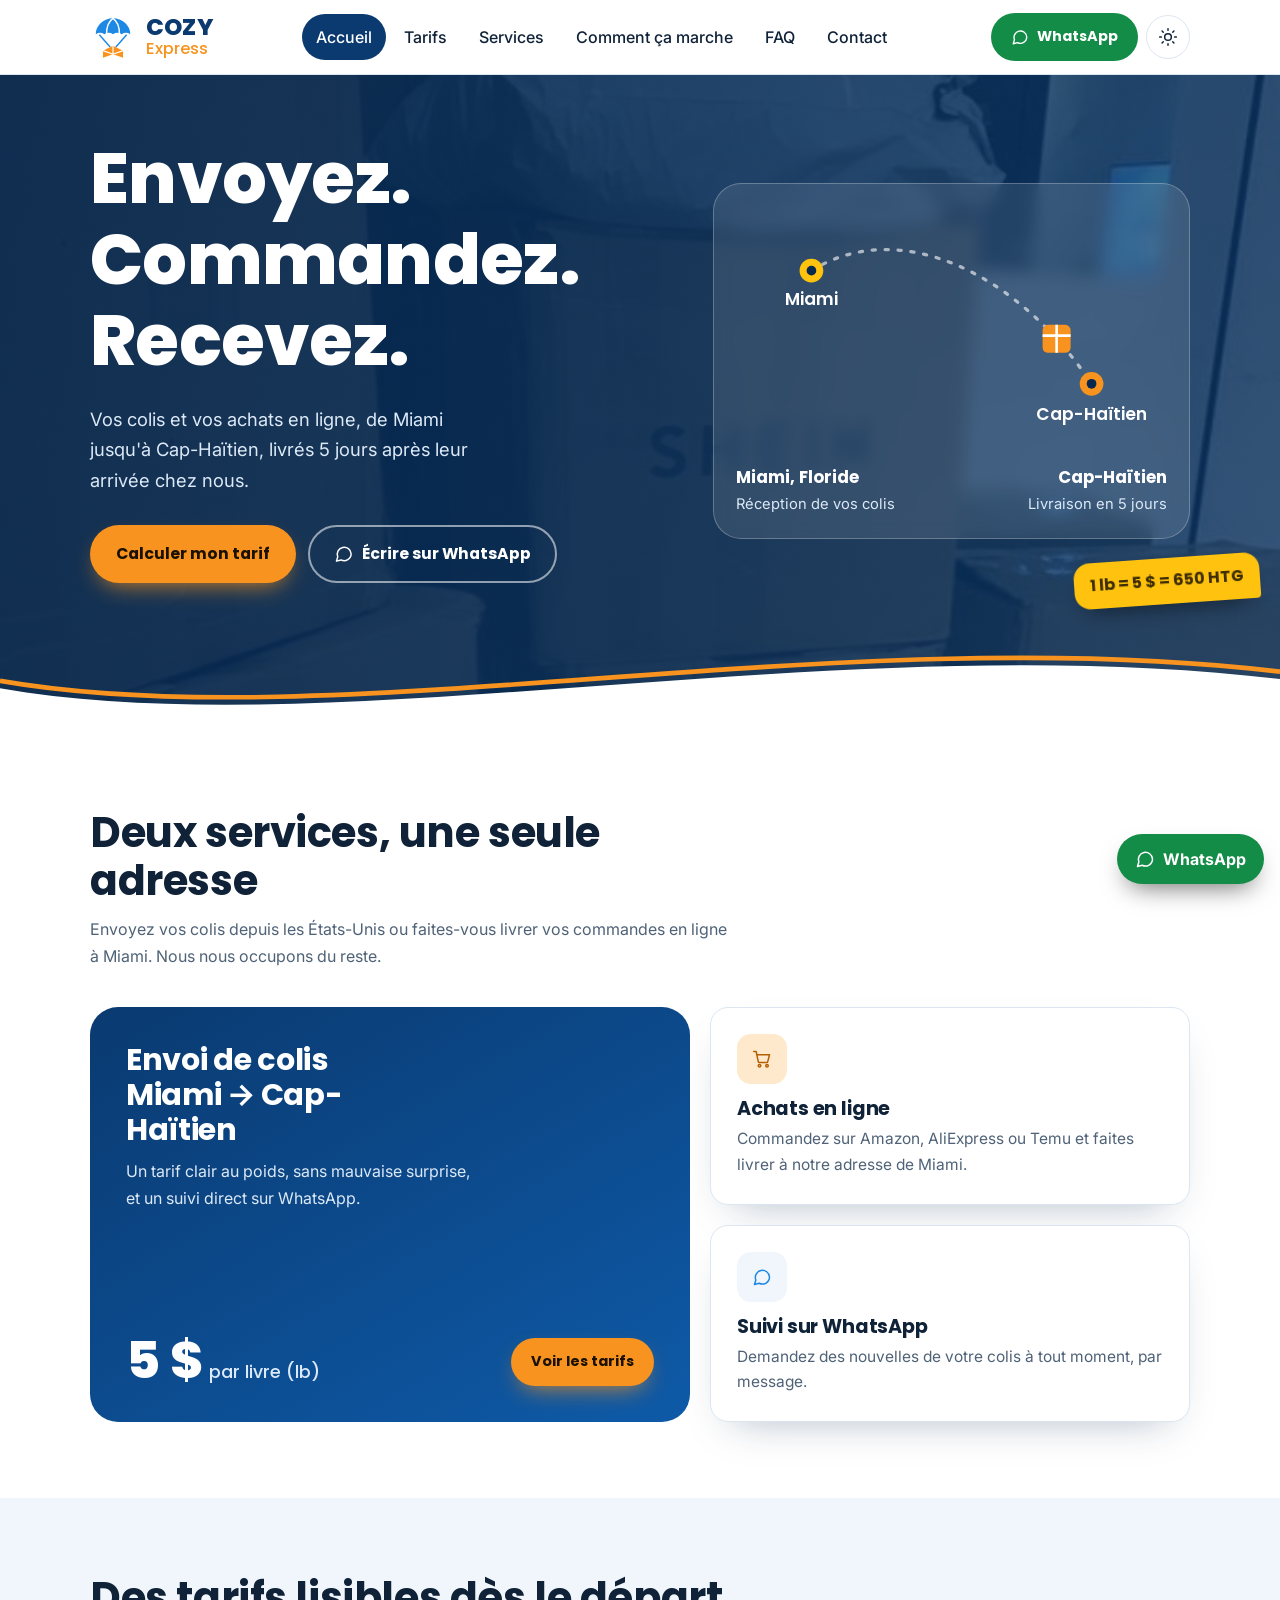
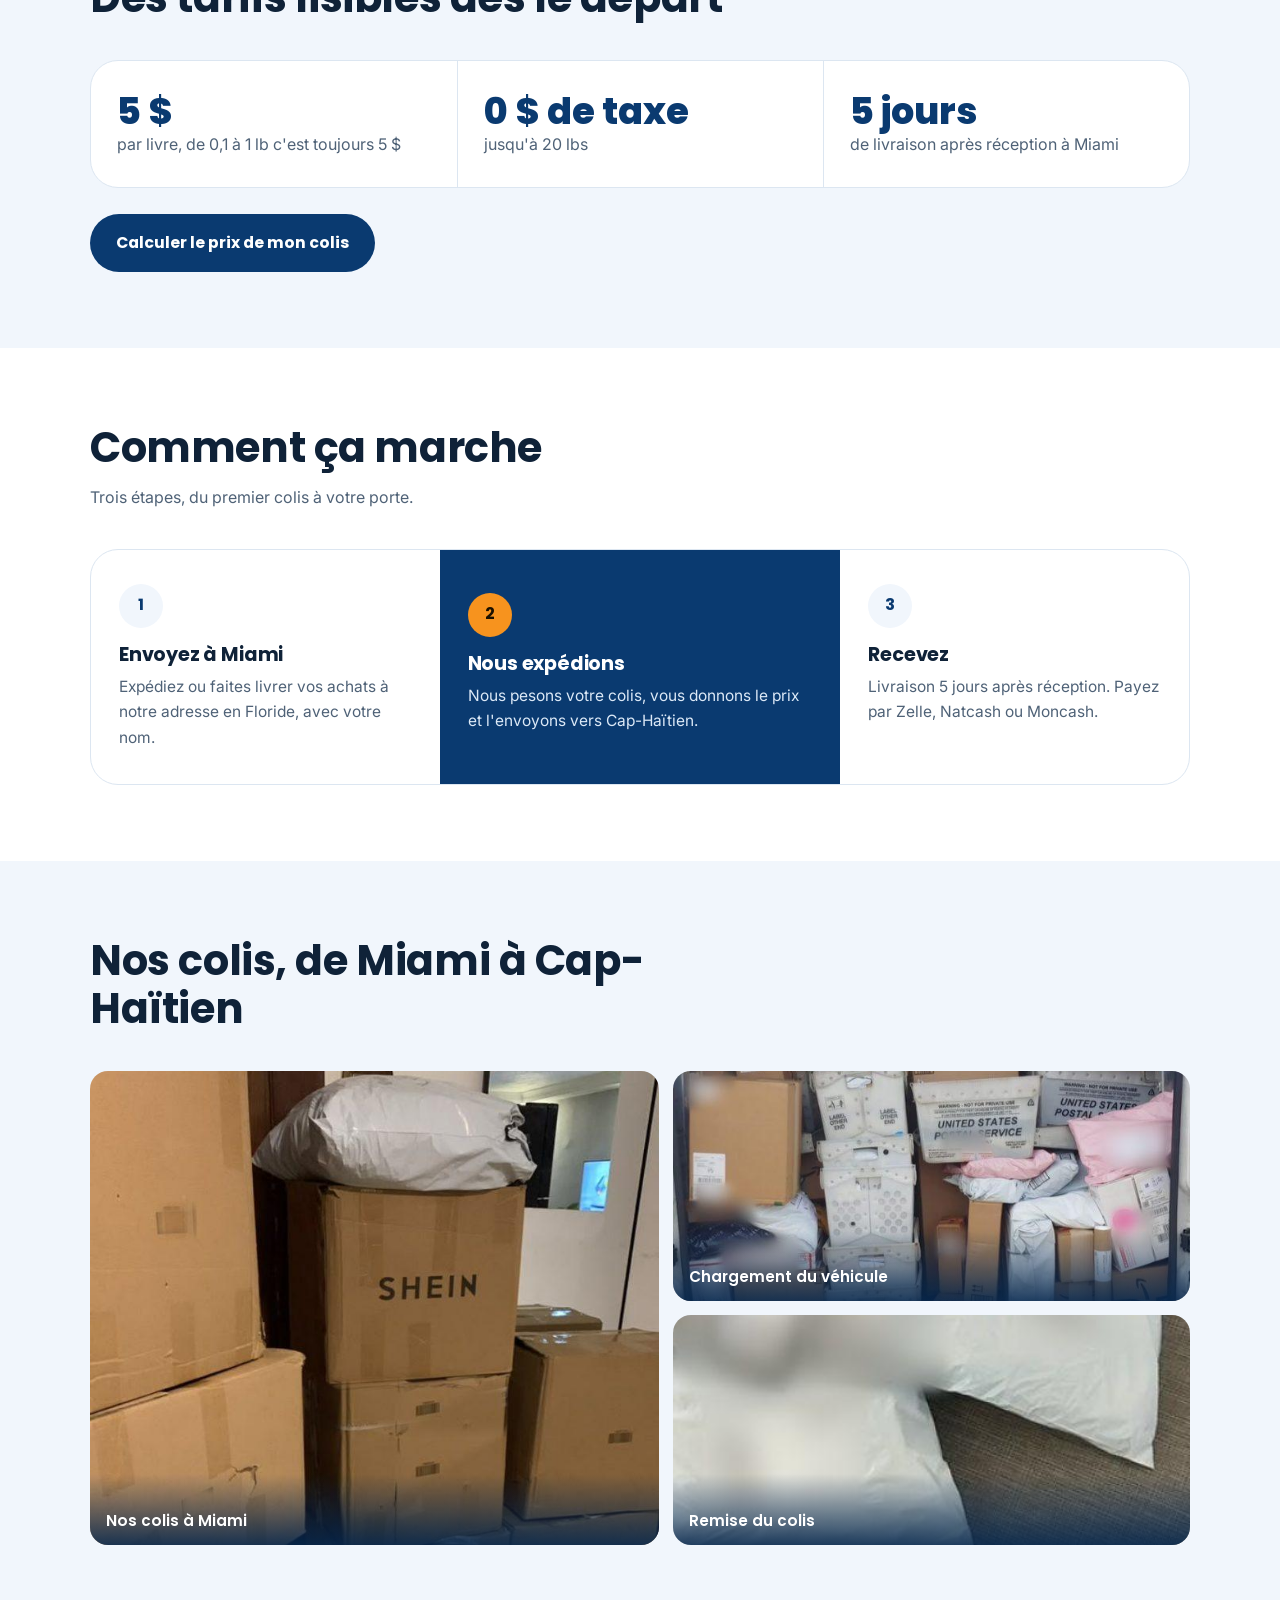
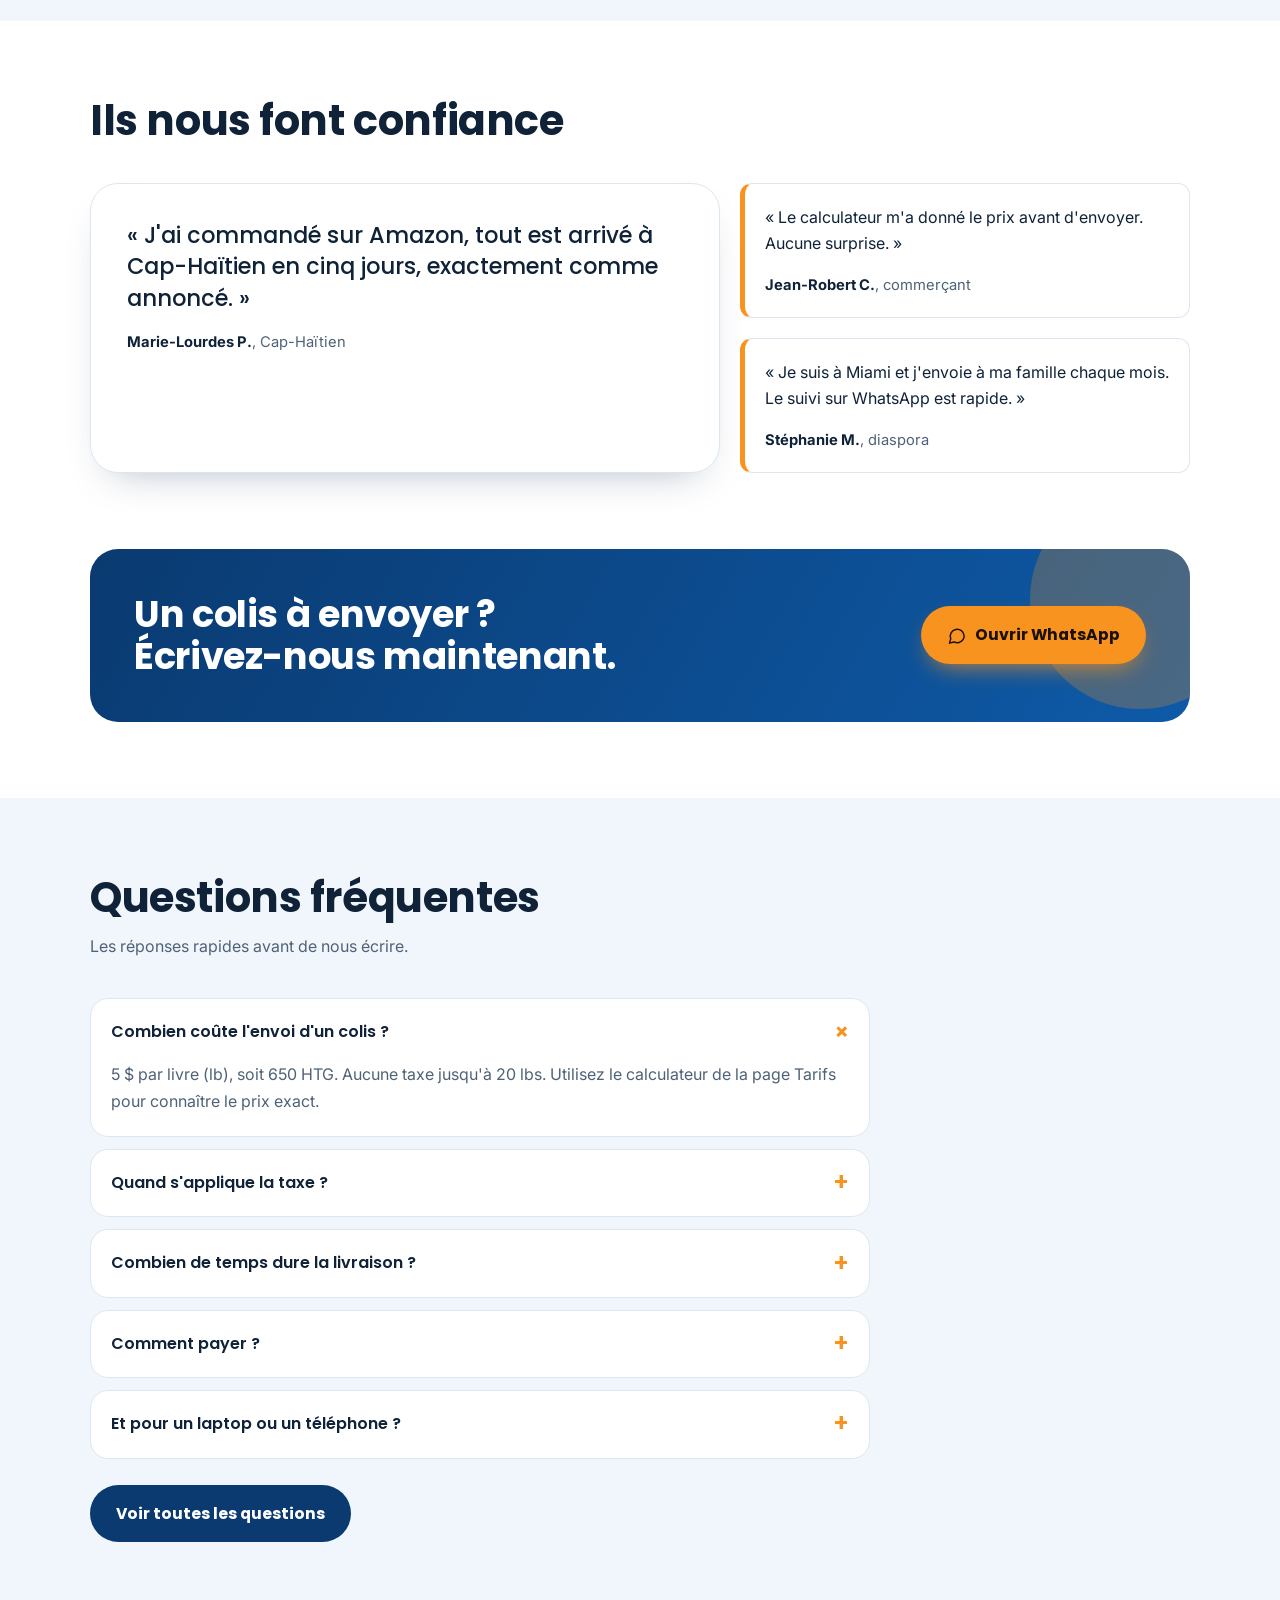
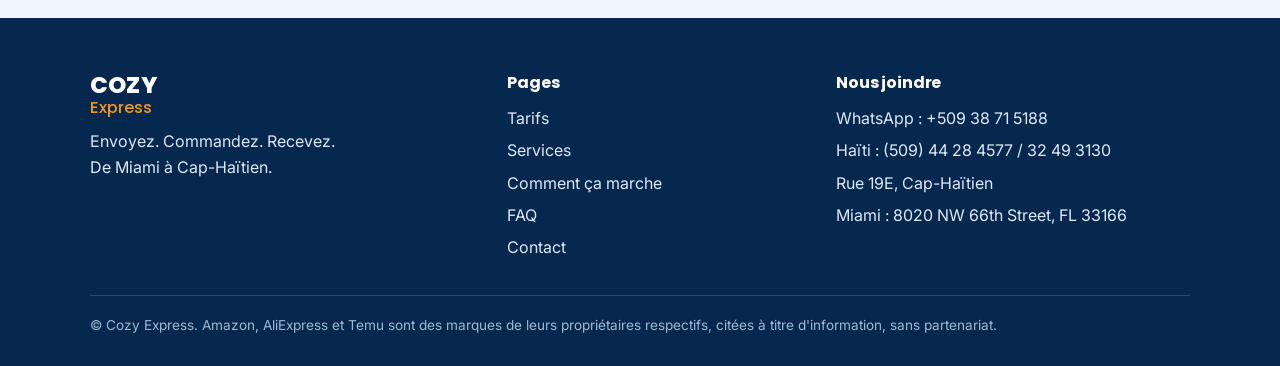
==== index.html @ b1a92031 "r" ====
<!DOCTYPE html>
<html lang="fr" data-theme="light">
<head>
<meta charset="UTF-8">
<meta name="viewport" content="width=device-width, initial-scale=1">
<title>Cozy Express | Envoi de colis Miami – Cap-Haïtien et achats en ligne</title>
<meta name="description" content="Envoyez vos colis de Miami vers Cap-Haïtien et recevez vos achats en ligne en 5 jours. 5 $ la livre, calculateur de tarif et suivi sur WhatsApp.">
<link rel="canonical" href="https://VOTRE-SITE.netlify.app/index.html">
<meta property="og:type" content="website">
<meta property="og:locale" content="fr_FR">
<meta property="og:site_name" content="Cozy Express">
<meta property="og:title" content="Cozy Express | Envoi de colis Miami – Cap-Haïtien et achats en ligne">
<meta property="og:description" content="Envoyez vos colis de Miami vers Cap-Haïtien et recevez vos achats en ligne en 5 jours. 5 $ la livre, calculateur de tarif et suivi sur WhatsApp.">
<meta property="og:url" content="https://VOTRE-SITE.netlify.app/index.html">
<meta property="og:image" content="https://VOTRE-SITE.netlify.app/images/colis-miami.jpg">
<meta name="twitter:card" content="summary_large_image">
<meta name="theme-color" content="#0A3A70">
<link rel="icon" type="image/svg+xml" href="images/logo.svg">
<link rel="preconnect" href="https://fonts.googleapis.com">
<link rel="preconnect" href="https://fonts.gstatic.com" crossorigin>
<link href="https://fonts.googleapis.com/css2?family=Inter:wght@400;500;600&family=Poppins:wght@500;600;700;800&display=swap" rel="stylesheet">
<link rel="stylesheet" href="css/style.css">
<script>try{var t=localStorage.getItem('cozy-theme');if(t)document.documentElement.setAttribute('data-theme',t)}catch(e){}</script>
</head>
<body>
<a class="skip" href="#contenu">Aller au contenu</a>
<svg width="0" height="0" style="position:absolute" aria-hidden="true">
  <symbol id="i-box" viewBox="0 0 24 24"><path d="M3 7.5 12 3l9 4.5v9L12 21l-9-4.5z"/><path d="M3 7.5 12 12l9-4.5M12 12v9"/></symbol>
  <symbol id="i-cart" viewBox="0 0 24 24"><circle cx="9" cy="20" r="1.5"/><circle cx="18" cy="20" r="1.5"/><path d="M2 3h3l2.6 12.4a1 1 0 0 0 1 .8h9.2a1 1 0 0 0 1-.8L21 7H6"/></symbol>
  <symbol id="i-chat" viewBox="0 0 24 24"><path d="M21 12a8.5 8.5 0 0 1-12.4 7.5L3 21l1.6-5.4A8.5 8.5 0 1 1 21 12z"/></symbol>
  <symbol id="i-pin" viewBox="0 0 24 24"><path d="M12 22s7-6.2 7-12a7 7 0 0 0-14 0c0 5.8 7 12 7 12z"/><circle cx="12" cy="10" r="2.5"/></symbol>
  <symbol id="i-phone" viewBox="0 0 24 24"><path d="M5 3h4l2 5-2.5 1.5a11 11 0 0 0 6 6L16 13l5 2v4a2 2 0 0 1-2 2A16 16 0 0 1 3 5a2 2 0 0 1 2-2z"/></symbol>
  <symbol id="i-sun" viewBox="0 0 24 24"><circle cx="12" cy="12" r="4"/><path d="M12 2v2M12 20v2M2 12h2M20 12h2M4.9 4.9l1.4 1.4M17.7 17.7l1.4 1.4M4.9 19.1l1.4-1.4M17.7 6.3l1.4-1.4"/></symbol>
  <symbol id="i-moon" viewBox="0 0 24 24"><path d="M21 13.5A9 9 0 1 1 10.5 3a7 7 0 0 0 10.5 10.5z"/></symbol>
  <symbol id="i-menu" viewBox="0 0 24 24"><path d="M4 7h16M4 12h16M4 17h16"/></symbol>
  <symbol id="i-check" viewBox="0 0 24 24"><path d="m5 12.5 4.5 4.5L19 7.5"/></symbol>
  <symbol id="i-image" viewBox="0 0 24 24"><rect x="3" y="4" width="18" height="16" rx="3"/><circle cx="9" cy="10" r="1.7"/><path d="m21 16-5-5-9 9"/></symbol>
  <symbol id="i-plane" viewBox="0 0 24 24"><path d="M21 3 3 10.5l6.5 2.5L12 19.5zM9.5 13 21 3"/></symbol>
</svg>

<header class="site-header">
  <div class="container nav">
    <a class="brand" href="index.html" aria-label="Cozy Express, retour à l'accueil">
      <!-- Logo provisoire (recréé d'après le flyer) -->
      <svg viewBox="0 0 64 64" aria-hidden="true">
        <path d="M8 28A24 22 0 0 1 56 28Q50 24 44 28Q38 24 32 28Q26 24 20 28Q14 24 8 28Z" fill="#1E88E5"/>
        <path d="M32 6c-6 4-9 12-9 22M32 6c6 4 9 12 9 22" stroke="#fff" stroke-width="2" fill="none"/>
        <path d="M13 29 28 46M51 29 36 46" stroke="#1E88E5" stroke-width="2"/>
        <path d="M32 44 46 51v10L32 56 18 61V51z" fill="#F7931E"/>
        <path d="M32 44v12M18 51l14 5 14-5" stroke="#fff" stroke-width="1.6" fill="none"/>
      </svg>
      <span class="wordmark"><b>COZY</b><span>Express</span></span>
    </a>

    <nav aria-label="Navigation principale">
      <ul class="nav-links" id="navLinks">
        <li><a href="index.html" aria-current="page">Accueil</a></li>
        <li><a href="pages/tarifs.html">Tarifs</a></li>
        <li><a href="pages/services.html">Services</a></li>
        <li><a href="pages/comment-ca-marche.html">Comment ça marche</a></li>
        <li><a href="pages/faq.html">FAQ</a></li>
        <li><a href="pages/contact.html">Contact</a></li>
      </ul>
    </nav>

    <div class="nav-actions">
      <a class="btn btn-wa btn-sm nav-cta" data-wa="Bonjour Cozy Express, j'ai une question." href="https://wa.me/50938715188?text=Bonjour%20Cozy%20Express%2C%20j%27ai%20une%20question." target="_blank" rel="noopener"><svg class="icon"><use href="#i-chat"/></svg>WhatsApp</a>
      <button class="icon-btn" id="themeBtn" aria-label="Changer entre mode clair et mode sombre">
        <svg class="icon sun"><use href="#i-sun"/></svg><svg class="icon moon"><use href="#i-moon"/></svg>
      </button>
      <button class="icon-btn burger" id="burger" aria-label="Ouvrir le menu" aria-expanded="false" aria-controls="navLinks"><svg class="icon"><use href="#i-menu"/></svg></button>
    </div>
  </div>
</header>

<main id="contenu">
<section class="page active" id="page-accueil">
  <div class="hero">
    <div class="container hero-grid">
      <div>
        <h1><span>Envoyez.</span><span>Commandez.</span><span>Recevez.</span></h1>
        <p class="lead">Vos colis et vos achats en ligne, de Miami jusqu'à Cap-Haïtien, livrés 5 jours après leur arrivée chez nous.</p>
        <div class="hero-cta">
          <a class="btn btn-orange" href="pages/tarifs.html">Calculer mon tarif</a>
          <a class="btn btn-ghost" data-wa="Bonjour Cozy Express, je voudrais envoyer un colis vers Cap-Haïtien." href="https://wa.me/50938715188?text=Bonjour%20Cozy%20Express%2C%20je%20voudrais%20envoyer%20un%20colis%20vers%20Cap-Ha%C3%AFtien." target="_blank" rel="noopener"><svg class="icon"><use href="#i-chat"/></svg>Écrire sur WhatsApp</a>
        </div>
      </div>

      <div class="route" aria-label="Trajet d'un colis entre Miami et Cap-Haïtien">
        <svg viewBox="0 0 400 230" role="img" aria-label="Un colis voyage de Miami vers Cap-Haïtien">
          <path id="routePath" d="M70 60 C 150 10, 260 60, 330 165" fill="none" stroke="rgba(255,255,255,.6)" stroke-width="3" stroke-dasharray="3 9" stroke-linecap="round"/>
          <g>
            <circle cx="70" cy="60" r="11" fill="#FFC20E"/><circle cx="70" cy="60" r="4.5" fill="#06284F"/>
            <text x="70" y="92" text-anchor="middle" fill="#fff" font-family="Poppins,sans-serif" font-weight="600" font-size="16">Miami</text>
          </g>
          <g>
            <circle cx="330" cy="165" r="11" fill="#F7931E"/><circle cx="330" cy="165" r="4.5" fill="#06284F"/>
            <text x="330" y="199" text-anchor="middle" fill="#fff" font-family="Poppins,sans-serif" font-weight="600" font-size="16">Cap-Haïtien</text>
          </g>
          <g id="parcel">
            <rect x="-13" y="-13" width="26" height="26" rx="5" fill="#F7931E"/>
            <path d="M-13 -3h26M0 -13v26" stroke="#fff" stroke-width="2.4"/>
            <animateMotion id="parcelAnim" dur="5s" begin="0.4s" fill="freeze" calcMode="spline" keyTimes="0;1" keySplines=".45 0 .25 1"><mpath href="#routePath"/></animateMotion>
          </g>
        </svg>
        <div class="route-foot">
          <div><strong>Miami, Floride</strong>Réception de vos colis</div>
          <div style="text-align:right"><strong>Cap-Haïtien</strong>Livraison en 5 jours</div>
        </div>
      </div>
    </div>
    <div class="price-chip" aria-hidden="true">1 lb = 5 $ = 650 HTG</div>
    <svg class="wave" viewBox="0 0 1440 120" preserveAspectRatio="none" aria-hidden="true">
      <path class="line" d="M0,62 C380,126 940,-6 1440,52"/>
      <path class="fill" d="M0,70 C380,134 940,2 1440,60 L1440,121 L0,121 Z"/>
    </svg>
  </div>

  <section class="section">
    <div class="container">
      <div class="section-head"><h2>Deux services, une seule adresse</h2><p>Envoyez vos colis depuis les États-Unis ou faites-vous livrer vos commandes en ligne à Miami. Nous nous occupons du reste.</p></div>
      <div class="svc-grid">
        <div class="svc-main">
          <div>
            <h3>Envoi de colis Miami → Cap-Haïtien</h3>
            <p>Un tarif clair au poids, sans mauvaise surprise, et un suivi direct sur WhatsApp.</p>
          </div>
          <div style="display:flex;justify-content:space-between;align-items:flex-end;flex-wrap:wrap;gap:16px">
            <div class="big">5 $<small> par livre (lb)</small></div>
            <a class="btn btn-orange btn-sm" href="pages/tarifs.html">Voir les tarifs</a>
          </div>
        </div>
        <div class="svc-side">
          <div class="svc-card orange">
            <div class="ico"><svg class="icon"><use href="#i-cart"/></svg></div>
            <h3>Achats en ligne</h3>
            <p>Commandez sur Amazon, AliExpress ou Temu et faites livrer à notre adresse de Miami.</p>
          </div>
          <div class="svc-card">
            <div class="ico"><svg class="icon"><use href="#i-chat"/></svg></div>
            <h3>Suivi sur WhatsApp</h3>
            <p>Demandez des nouvelles de votre colis à tout moment, par message.</p>
          </div>
        </div>
      </div>
    </div>
  </section>

  <section class="section alt">
    <div class="container">
      <div class="section-head"><h2>Des tarifs lisibles dès le départ</h2></div>
      <div class="facts">
        <div class="fact"><b>5 $</b><span>par livre, de 0,1 à 1 lb c'est toujours 5 $</span></div>
        <div class="fact"><b>0 $ de taxe</b><span>jusqu'à 20 lbs</span></div>
        <div class="fact"><b>5 jours</b><span>de livraison après réception à Miami</span></div>
      </div>
      <div style="margin-top:26px"><a class="btn btn-navy" href="pages/tarifs.html">Calculer le prix de mon colis</a></div>
    </div>
  </section>

  <section class="section">
    <div class="container">
      <div class="section-head"><h2>Comment ça marche</h2><p>Trois étapes, du premier colis à votre porte.</p></div>
      <div class="steps">
        <div class="step"><div class="n">1</div><h3>Envoyez à Miami</h3><p>Expédiez ou faites livrer vos achats à notre adresse en Floride, avec votre nom.</p></div>
        <div class="step focus"><div class="n">2</div><h3>Nous expédions</h3><p>Nous pesons votre colis, vous donnons le prix et l'envoyons vers Cap-Haïtien.</p></div>
        <div class="step"><div class="n">3</div><h3>Recevez</h3><p>Livraison 5 jours après réception. Payez par Zelle, Natcash ou Moncash.</p></div>
      </div>
    </div>
  </section>

  <section class="section alt">
    <div class="container">
      <div class="section-head"><h2>Nos colis, de Miami à Cap-Haïtien</h2></div>
      <div class="mosaic">
        <figure class="shot tall"><img src="images/colis-miami.jpg" alt="Colis empilés dans notre local de Miami" loading="lazy"><figcaption>Nos colis à Miami</figcaption></figure>
        <figure class="shot"><img src="images/chargement-vehicule.jpg" alt="Colis chargés dans un véhicule" loading="lazy"><figcaption>Chargement du véhicule</figcaption></figure>
        <figure class="shot"><img src="images/remise-colis.jpg" alt="Sacs de colis prêts à être remis" loading="lazy"><figcaption>Remise du colis</figcaption></figure>
      </div>
    </div>
  </section>

  <section class="section">
    <div class="container">
      <div class="section-head"><h2>Ils nous font confiance</h2></div>
      <div class="quotes">
        <div class="quote-big">
          <p>« J'ai commandé sur Amazon, tout est arrivé à Cap-Haïtien en cinq jours, exactement comme annoncé. »</p>
          <div class="who"><b>Marie-Lourdes P.</b>, Cap-Haïtien</div>
        </div>
        <div class="quote-small">
          <blockquote>« Le calculateur m'a donné le prix avant d'envoyer. Aucune surprise. »<div class="who"><b>Jean-Robert C.</b>, commerçant</div></blockquote>
          <blockquote>« Je suis à Miami et j'envoie à ma famille chaque mois. Le suivi sur WhatsApp est rapide. »<div class="who"><b>Stéphanie M.</b>, diaspora</div></blockquote>
        </div>
      </div>
    </div>
  </section>

  <section class="section" style="padding-top:0">
    <div class="container">
      <div class="cta">
        <h2>Un colis à envoyer ? Écrivez-nous maintenant.</h2>
        <a class="btn btn-orange" data-wa="Bonjour Cozy Express, je voudrais envoyer un colis." href="https://wa.me/50938715188?text=Bonjour%20Cozy%20Express%2C%20je%20voudrais%20envoyer%20un%20colis." target="_blank" rel="noopener"><svg class="icon"><use href="#i-chat"/></svg>Ouvrir WhatsApp</a>
      </div>
    </div>
  </section>

  <section class="section alt" id="faq-accueil">
    <div class="container">
      <div class="section-head"><h2>Questions fréquentes</h2><p>Les réponses rapides avant de nous écrire.</p></div>
      <div class="faq">
        <details open><summary>Combien coûte l'envoi d'un colis ?</summary><p>5 $ par livre (lb), soit 650 HTG. Aucune taxe jusqu'à 20 lbs. Utilisez le calculateur de la page Tarifs pour connaître le prix exact.</p></details>
        <details><summary>Quand s'applique la taxe ?</summary><p>Au-delà de 20 lbs, une taxe de 15 $ s'ajoute. De 30 à 70 lbs, elle est de 30 $. Les boîtes de parfum, de cheveux ou d'électronique sont aussi taxées.</p></details>
        <details><summary>Combien de temps dure la livraison ?</summary><p>5 jours après l'arrivée de votre colis à notre adresse de Miami.</p></details>
        <details><summary>Comment payer ?</summary><p>Par Zelle, Natcash ou Moncash. Écrivez-nous sur WhatsApp pour recevoir les informations de paiement.</p></details>
        <details><summary>Et pour un laptop ou un téléphone ?</summary><p>Les laptops, téléphones et objets fragiles ne sont pas comptés au poids. Le prix dépend de la valeur du produit : envoyez-nous un message pour l'obtenir.</p></details>
      </div>
      <div style="margin-top:26px"><a class="btn btn-navy" href="pages/faq.html">Voir toutes les questions</a></div>
    </div>
  </section>
</section>
</main>

<footer class="site-footer">
  <div class="container">
    <div class="foot-grid">
      <div>
        <div class="wordmark" style="margin-bottom:12px"><b>COZY</b><span>Express</span></div>
        <p>Envoyez. Commandez. Recevez.<br>De Miami à Cap-Haïtien.</p>
      </div>
      <div>
        <h4>Pages</h4>
        <ul>
          <li><a class="fl" href="pages/tarifs.html">Tarifs</a></li>
          <li><a class="fl" href="pages/services.html">Services</a></li>
          <li><a class="fl" href="pages/comment-ca-marche.html">Comment ça marche</a></li>
          <li><a class="fl" href="pages/faq.html">FAQ</a></li>
          <li><a class="fl" href="pages/contact.html">Contact</a></li>
        </ul>
      </div>
      <div>
        <h4>Nous joindre</h4>
        <ul>
          <li>WhatsApp : +509 38 71 5188</li>
          <li>Haïti : (509) 44 28 4577 / 32 49 3130</li>
          <li>Rue 19E, Cap-Haïtien</li>
          <li>Miami : 8020 NW 66th Street, FL 33166</li>
        </ul>
      </div>
    </div>
    <div class="legal">© Cozy Express. Amazon, AliExpress et Temu sont des marques de leurs propriétaires respectifs, citées à titre d'information, sans partenariat.</div>
  </div>
</footer>

<a class="wa-float" data-wa="Bonjour Cozy Express, j'ai une question." href="https://wa.me/50938715188?text=Bonjour%20Cozy%20Express%2C%20j%27ai%20une%20question." target="_blank" rel="noopener" aria-label="Écrire sur WhatsApp"><svg class="icon"><use href="#i-chat"/></svg><span>WhatsApp</span></a>

<script src="js/main.js" defer></script>
</body>
</html>
---- css/style.css ----
/* Cozy Express : feuille de style principale.
   Couleurs, rayons et ombres sont définis dans :root (modifiez-les ici). */
:root{
  --navy:#0A3A70; --navy-deep:#06284F; --blue:#1E88E5; --orange:#F7931E; --yellow:#FFC20E;
  --bg:#FFFFFF; --bg-alt:#F1F6FC; --text:#0F2238; --muted:#4F6277; --card:#FFFFFF; --line:#DCE6F1;
  --brand-word:#0A3A70; --link:#0B5FB3; --wa:#128C46;
  --r-lg:28px; --r-md:18px; --r-sm:12px;
  --shadow:0 18px 40px -22px rgba(6,40,79,.35);
}
[data-theme="dark"]{
  --bg:#071A2E; --bg-alt:#0B2440; --text:#EAF1F8; --muted:#A5B8CC; --card:#0F2E50; --line:#1D4069;
  --brand-word:#7DBBFF; --link:#7DBBFF; --shadow:0 18px 40px -22px rgba(0,0,0,.7);
}
*{box-sizing:border-box;margin:0;padding:0;-webkit-tap-highlight-color:transparent}
button,a,summary,select{touch-action:manipulation}
html{scroll-behavior:smooth}
body{font-family:Inter,system-ui,-apple-system,"Segoe UI",Roboto,sans-serif;background:var(--bg);color:var(--text);line-height:1.65;font-size:16px;-webkit-font-smoothing:antialiased;transition:background .3s,color .3s}
h1,h2,h3,h4{font-family:Poppins,Inter,system-ui,sans-serif;line-height:1.15;font-weight:700;letter-spacing:-.01em}
a{color:var(--link)}
img,svg{max-width:100%}
button{font:inherit;cursor:pointer}
:focus-visible{outline:3px solid var(--yellow);outline-offset:3px;border-radius:6px}
.container{max-width:1140px;margin:0 auto;padding:0 20px}
.sr{position:absolute;left:-9999px}
.icon{width:1.25em;height:1.25em;fill:none;stroke:currentColor;stroke-width:1.8;stroke-linecap:round;stroke-linejoin:round;flex:none}


/* En-tête */
.site-header{position:sticky;top:0;z-index:60;background:var(--bg);border-bottom:1px solid var(--line)}
.nav{display:flex;align-items:center;justify-content:space-between;height:74px;gap:12px}
.brand{display:flex;align-items:center;gap:10px;color:inherit;text-decoration:none}
.brand svg{width:46px;height:46px}
.wordmark{font-family:Poppins,sans-serif;line-height:1}
.wordmark b{display:block;font-size:1.45rem;font-weight:800;color:var(--brand-word);letter-spacing:.01em}
.wordmark span{display:block;font-size:1.02rem;font-weight:500;color:var(--orange);margin-top:2px}
.nav-links{display:flex;gap:4px;list-style:none}
.nav-links a{display:block;color:var(--text);text-decoration:none;font-weight:500;padding:10px 14px;border-radius:999px;transition:background .2s}
.nav-links a:hover{background:var(--bg-alt)}
.nav-links a[aria-current="page"]{background:var(--navy);color:#fff}
[data-theme="dark"] .nav-links a[aria-current="page"]{background:var(--blue);color:#05182c}
.nav-actions{display:flex;align-items:center;gap:8px}
.icon-btn{width:44px;height:44px;border-radius:50%;border:1px solid var(--line);background:var(--card);color:var(--text);display:grid;place-items:center}
.icon-btn:hover{background:var(--bg-alt)}
.burger{display:none}
.moon{display:none}
[data-theme="dark"] .moon{display:block}
[data-theme="dark"] .sun{display:none}

/* Boutons */
.btn{display:inline-flex;align-items:center;justify-content:center;gap:8px;padding:14px 24px;border-radius:999px;border:2px solid transparent;font-weight:700;text-decoration:none;font-family:Poppins,Inter,sans-serif;font-size:.98rem;transition:transform .2s,box-shadow .2s,background .2s}
.btn:hover{transform:translateY(-2px)}
.btn-orange{background:var(--orange);color:#1b1100;box-shadow:0 10px 24px -10px rgba(247,147,30,.9)}
.btn-orange:hover{background:var(--yellow)}
.btn-ghost{background:transparent;color:#fff;border-color:rgba(255,255,255,.55)}
.btn-ghost:hover{background:rgba(255,255,255,.12)}
.btn-wa{background:var(--wa);color:#fff}
.btn-navy{background:var(--navy);color:#fff}
[data-theme="dark"] .btn-navy{background:var(--blue);color:#05182c}
.btn-sm{padding:10px 18px;font-size:.9rem}

/* Hero */
.hero{position:relative;color:#fff;background:linear-gradient(100deg,rgba(6,40,79,.95) 0%,rgba(8,48,92,.88) 48%,rgba(10,58,112,.74) 100%),url("../images/colis-miami.jpg") center 32%/cover no-repeat,var(--navy-deep);padding:64px 0 150px;overflow:hidden}
[data-theme="dark"] .hero{background:linear-gradient(100deg,rgba(3,16,32,.96) 0%,rgba(4,24,46,.9) 48%,rgba(7,36,68,.78) 100%),url("../images/colis-miami.jpg") center 32%/cover no-repeat,#041528}
.hero-grid{display:grid;grid-template-columns:1.1fr .9fr;gap:40px;align-items:center}
.hero h1{font-size:clamp(2.5rem,6.2vw,4.4rem);font-weight:800}
.hero h1 span{display:block}
.hero p.lead{font-size:1.15rem;max-width:34ch;margin:22px 0 30px;color:#DCE9F7}
.hero-cta{display:flex;flex-wrap:wrap;gap:12px}
.wave{position:absolute;left:0;right:0;bottom:-1px;width:100%;height:110px;display:block}
.wave .fill{fill:var(--bg)}
.wave .line{fill:none;stroke:var(--orange);stroke-width:5}

/* Carte itinéraire (élément mémorable) */
.route{background:rgba(255,255,255,.10);border:1px solid rgba(255,255,255,.25);backdrop-filter:blur(8px);-webkit-backdrop-filter:blur(8px);border-radius:var(--r-lg);padding:22px}
.route svg{width:100%;height:auto;display:block}
.route-foot{display:flex;justify-content:space-between;gap:12px;margin-top:10px;font-size:.92rem;color:#DCE9F7}
.route-foot strong{display:block;color:#fff;font-size:1.05rem;font-family:Poppins,sans-serif}
.price-chip{position:absolute;right:20px;bottom:128px;background:var(--yellow);color:#3d2d00;font-family:Poppins,sans-serif;font-weight:700;padding:10px 16px;border-radius:16px 16px 4px 16px;transform:rotate(-4deg);box-shadow:0 12px 24px -12px rgba(0,0,0,.6)}

/* Sections */
.section{padding:76px 0}
.section.alt{background:var(--bg-alt)}
.section-head{max-width:640px;margin-bottom:38px}
.section-head h2{font-size:clamp(1.8rem,4vw,2.6rem)}
.section-head p{color:var(--muted);margin-top:12px}
.tag{display:inline-block;background:var(--yellow);color:#3d2d00;font-size:.72rem;font-weight:700;border-radius:999px;padding:2px 10px;vertical-align:middle}


/* Services accueil */
.svc-grid{display:grid;grid-template-columns:1.25fr 1fr;gap:20px}
.svc-main{background:linear-gradient(150deg,var(--navy),#0E5AA8);color:#fff;border-radius:var(--r-lg);padding:36px;display:flex;flex-direction:column;justify-content:space-between;gap:28px;min-height:360px;position:relative;overflow:hidden}
.svc-main h3{font-size:1.9rem;max-width:14ch}
.svc-main p{color:#DCE9F7;max-width:36ch;margin-top:10px}
.svc-main .big{font-family:Poppins,sans-serif;font-size:3.2rem;font-weight:800;line-height:1}
.svc-main .big small{font-size:1.1rem;font-weight:500;color:#DCE9F7}
.svc-side{display:grid;gap:20px}
.svc-card{background:var(--card);border:1px solid var(--line);border-radius:var(--r-md);padding:26px;box-shadow:var(--shadow)}
.svc-card .ico{width:50px;height:50px;border-radius:14px;background:var(--bg-alt);color:var(--blue);display:grid;place-items:center;margin-bottom:14px}
.svc-card.orange .ico{background:#FFE9CC;color:#B45F00}
.svc-card h3{font-size:1.2rem;margin-bottom:6px}
.svc-card p{color:var(--muted);font-size:.97rem}

/* Chiffres tarifs */
.facts{display:grid;grid-template-columns:repeat(3,1fr);gap:0;border-radius:var(--r-lg);overflow:hidden;border:1px solid var(--line);background:var(--card)}
.fact{padding:30px 26px}
.fact + .fact{border-left:1px solid var(--line)}
.fact b{display:block;font-family:Poppins,sans-serif;font-size:2.3rem;font-weight:800;color:var(--navy);line-height:1.1}
[data-theme="dark"] .fact b{color:var(--yellow)}
.fact span{color:var(--muted)}

/* Étapes (séquence réelle) */
.steps{display:grid;grid-template-columns:1fr 1.15fr 1fr;gap:0;align-items:stretch;background:var(--card);border:1px solid var(--line);border-radius:var(--r-lg);overflow:hidden}
.step{padding:34px 28px}
.step .n{width:44px;height:44px;border-radius:50%;background:var(--bg-alt);color:var(--navy);font-family:Poppins,sans-serif;font-weight:700;display:grid;place-items:center;margin-bottom:16px}
[data-theme="dark"] .step .n{color:var(--yellow)}
.step h3{font-size:1.2rem;margin-bottom:8px}
.step p{color:var(--muted);font-size:.97rem}
.step.focus{background:var(--navy);color:#fff;padding:44px 28px;margin:-1px 0}
[data-theme="dark"] .step.focus{background:#0E4A8C}
.step.focus p{color:#DCE9F7}
.step.focus .n{background:var(--orange);color:#1b1100}

/* Photos provisoires */
.mosaic{display:grid;grid-template-columns:1.1fr 1fr;grid-template-rows:230px 230px;gap:14px}
.shot{position:relative;border-radius:var(--r-md);overflow:hidden;margin:0;min-height:0;background:var(--bg-alt)}
.shot img{width:100%;height:100%;object-fit:cover;display:block}
.shot figcaption{position:absolute;left:0;right:0;bottom:0;padding:34px 16px 12px;background:linear-gradient(transparent,rgba(6,40,79,.88));color:#fff;font-family:Poppins,sans-serif;font-weight:600;font-size:.95rem}
.shot.tall{grid-row:span 2}
.ph{border-radius:var(--r-md);background:linear-gradient(145deg,#BBD5F0,#7EAEDD);color:#0A3A70;display:flex;flex-direction:column;align-items:center;justify-content:center;gap:8px;text-align:center;padding:14px;font-size:.88rem;font-weight:600;position:relative;overflow:hidden}
.ph.o{background:linear-gradient(145deg,#FFD9A8,#F7B25A);color:#5a3200}
.ph.tall{grid-row:span 2}
.ph .icon{width:2.2em;height:2.2em}
.ph .tag{position:absolute;top:10px;left:10px}
[data-theme="dark"] .ph{background:linear-gradient(145deg,#12385F,#0C2745);color:#CFE4FA}
[data-theme="dark"] .ph.o{background:linear-gradient(145deg,#5a3a10,#3b2508);color:#FFE2B8}

/* Témoignages */
.quotes{display:grid;grid-template-columns:1.4fr 1fr;gap:20px}
.quote-big{background:var(--card);border:1px solid var(--line);border-radius:var(--r-lg);padding:36px;box-shadow:var(--shadow)}
.quote-big p{font-family:Poppins,sans-serif;font-size:1.4rem;font-weight:500;line-height:1.4}
.quote-small{display:grid;gap:20px}
.quote-small blockquote{background:var(--bg);border:1px solid var(--line);border-left:5px solid var(--orange);border-radius:var(--r-sm);padding:20px}
.who{margin-top:16px;color:var(--muted);font-size:.92rem}
.who b{color:var(--text)}

/* Bandeau CTA */
.cta{background:linear-gradient(120deg,var(--navy),#0E5AA8);color:#fff;border-radius:var(--r-lg);padding:44px;display:flex;flex-wrap:wrap;gap:24px;align-items:center;justify-content:space-between;position:relative;overflow:hidden}
.cta h2{font-size:clamp(1.6rem,3.6vw,2.3rem);max-width:20ch}
.cta::after{content:"";position:absolute;right:-60px;top:-60px;width:220px;height:220px;border-radius:50%;background:rgba(247,147,30,.25)}
.cta > *{position:relative;z-index:1}

/* En-tête pages internes */
.page-head{position:relative;background:linear-gradient(160deg,var(--navy),var(--navy-deep));color:#fff;padding:56px 0 100px;overflow:hidden}
[data-theme="dark"] .page-head{background:linear-gradient(160deg,#0A2B52,#041528)}
.page-head h1{font-size:clamp(2rem,5vw,3.2rem)}
.page-head p{color:#DCE9F7;max-width:52ch;margin-top:12px;font-size:1.08rem}
.page-head .wave{height:70px}

/* Calculateur */
.calc{display:grid;grid-template-columns:1fr 1fr;gap:20px;margin-top:-50px;position:relative;z-index:2}
.card{background:var(--card);border:1px solid var(--line);border-radius:var(--r-lg);padding:30px;box-shadow:var(--shadow)}
.card h2{font-size:1.4rem;margin-bottom:18px}
label{display:block;font-weight:600;margin:16px 0 6px}
input,select,textarea{width:100%;padding:14px 16px;border-radius:14px;border:1.5px solid var(--line);background:var(--bg);color:var(--text);font:inherit}
input:focus,select:focus,textarea:focus{outline:3px solid var(--yellow);border-color:var(--blue)}
.hint{color:var(--muted);font-size:.88rem;margin-top:6px}
.result{background:linear-gradient(150deg,var(--navy),#0E5AA8);color:#fff;border-radius:var(--r-lg);padding:30px;display:flex;flex-direction:column;gap:14px}
.result h2{font-size:1.4rem}
.line-r{display:flex;justify-content:space-between;gap:12px;padding:8px 0;border-bottom:1px solid rgba(255,255,255,.2)}
.total{font-family:Poppins,sans-serif;font-size:2.6rem;font-weight:800;line-height:1.1}
.total small{display:block;font-size:1.15rem;font-weight:500;color:#FFD58A;margin-top:4px}
.notice{background:rgba(255,255,255,.12);border-radius:14px;padding:12px 14px;font-size:.93rem}

.pay{display:flex;flex-wrap:wrap;gap:10px;margin-top:10px}
.pay span{background:var(--bg-alt);border:1px solid var(--line);border-radius:999px;padding:8px 18px;font-family:Poppins,sans-serif;font-weight:600}
.rules{list-style:none;display:grid;gap:12px}
.rules li{display:flex;gap:12px;align-items:flex-start}
.rules .icon{color:var(--orange);margin-top:3px}
.two{display:grid;grid-template-columns:1.2fr .8fr;gap:20px}

/* Services page */
.addr{background:var(--navy);color:#fff;border-radius:var(--r-md);padding:24px;display:grid;grid-template-columns:1fr 1fr;gap:6px 24px}
[data-theme="dark"] .addr{background:#0E4A8C}
.addr div b{display:block;color:var(--yellow);font-size:.85rem;font-weight:600}
.addr .full{grid-column:1/-1;display:flex;justify-content:space-between;align-items:center;flex-wrap:wrap;gap:10px;margin-bottom:8px}
.split{display:grid;grid-template-columns:1fr 1fr;gap:34px;align-items:center}
.split + .split{margin-top:70px}
.split h2{font-size:clamp(1.6rem,3.4vw,2.2rem);margin-bottom:12px}
.split p{color:var(--muted)}
.split ul{margin-top:16px}

/* Timeline */
.timeline{display:grid;gap:0;max-width:760px}
.t-item{display:grid;grid-template-columns:56px 1fr;gap:20px;padding-bottom:34px;position:relative}
.t-item::before{content:"";position:absolute;left:27px;top:56px;bottom:0;width:2px;background:repeating-linear-gradient(var(--blue) 0 6px,transparent 6px 12px)}
.t-item:last-child::before{display:none}
.t-item .n{width:56px;height:56px;border-radius:50%;background:var(--navy);color:#fff;font-family:Poppins,sans-serif;font-weight:700;font-size:1.2rem;display:grid;place-items:center}
.t-item:nth-child(3) .n{background:var(--orange);color:#1b1100}
[data-theme="dark"] .t-item .n{background:var(--blue);color:#05182c}
.t-item h3{font-size:1.25rem;margin:6px 0 6px}
.t-item p{color:var(--muted)}

/* FAQ */
.faq{max-width:780px;display:grid;gap:12px}
details{background:var(--card);border:1px solid var(--line);border-radius:var(--r-md);padding:4px 20px}
summary{cursor:pointer;font-family:Poppins,sans-serif;font-weight:600;padding:16px 0;list-style:none;display:flex;justify-content:space-between;gap:12px;align-items:center}
summary::-webkit-details-marker{display:none}
summary::after{content:"+";font-size:1.5rem;color:var(--orange);line-height:1;transition:transform .25s}
details[open] summary::after{transform:rotate(45deg)}
details p{color:var(--muted);padding:0 0 18px}

/* Contact */
.contact-grid{display:grid;grid-template-columns:1.1fr .9fr;gap:20px;margin-top:-50px;position:relative;z-index:2}
.err{color:#B3261E;font-weight:600;margin-top:10px;display:none}
[data-theme="dark"] .err{color:#FFB4AB}
.map{background:linear-gradient(160deg,#DCEBFA,#BFD9F2);border-radius:var(--r-md);padding:12px;margin-bottom:16px}
[data-theme="dark"] .map{background:linear-gradient(160deg,#0D2A4A,#0A2038)}
.loc{padding:16px 0;border-top:1px solid var(--line)}
.loc:first-of-type{border-top:0}
.loc h3{font-size:1.1rem;margin-bottom:4px;display:flex;gap:8px;align-items:center}
.loc .icon{color:var(--orange)}
.loc p{color:var(--muted)}

/* Pied de page */
.site-footer{background:var(--navy-deep);color:#DCE9F7;padding:56px 0 30px;margin-top:0}
.foot-grid{display:grid;grid-template-columns:1.3fr 1fr 1.2fr;gap:34px}
.site-footer h4{color:#fff;margin-bottom:12px;font-size:1rem}
.site-footer ul{list-style:none;display:grid;gap:6px}
.site-footer a.fl{color:#DCE9F7;text-decoration:none}
.site-footer a.fl:hover{color:var(--yellow)}
.site-footer .wordmark b{color:#fff}
.legal{border-top:1px solid rgba(255,255,255,.15);margin-top:34px;padding-top:18px;font-size:.85rem;color:#9FB8D3}

/* WhatsApp flottant */
.wa-float{position:fixed;right:16px;bottom:16px;z-index:70;background:var(--wa);color:#fff;border-radius:999px;padding:12px 18px;display:flex;gap:8px;align-items:center;text-decoration:none;font-weight:700;box-shadow:0 12px 26px -10px rgba(0,0,0,.6)}

/* Pages */
.page{display:none}
.page.active{display:block}

/* Responsive */
@media (max-width:940px){
  .burger{display:grid}
  .nav-links{display:none;position:absolute;left:0;right:0;top:74px;background:var(--bg);border-bottom:1px solid var(--line);flex-direction:column;padding:12px 20px 20px;gap:4px}
  .nav-links.open{display:flex}
  .nav-links a{width:100%;text-align:left;padding:14px 16px}
  .nav-cta{display:none}
  .hero-grid,.svc-grid,.quotes,.calc,.two,.split,.contact-grid,.foot-grid{grid-template-columns:1fr}
  .steps{grid-template-columns:1fr}
  .step.focus{margin:0}
  .facts{grid-template-columns:1fr}
  .fact + .fact{border-left:0;border-top:1px solid var(--line)}
  .mosaic{grid-template-columns:1fr;grid-template-rows:none}
  .shot{height:230px}
  .shot.tall{grid-row:auto;height:320px}
  .price-chip{display:none}
  .hero{padding:44px 0 130px}
}
@media (max-width:560px){
  .section{padding:54px 0}
  .addr{grid-template-columns:1fr}
  .cta{padding:30px 24px}
  .wordmark b{font-size:1.25rem}
  .wa-float span{display:none}
  .wa-float{padding:14px}
}
@media (prefers-reduced-motion:reduce){
  html{scroll-behavior:auto}
  *{transition:none!important}
}
.skip{position:absolute;left:-9999px}
.skip:focus{left:12px;top:12px;background:var(--yellow);color:#000;padding:10px 16px;border-radius:8px;z-index:100}
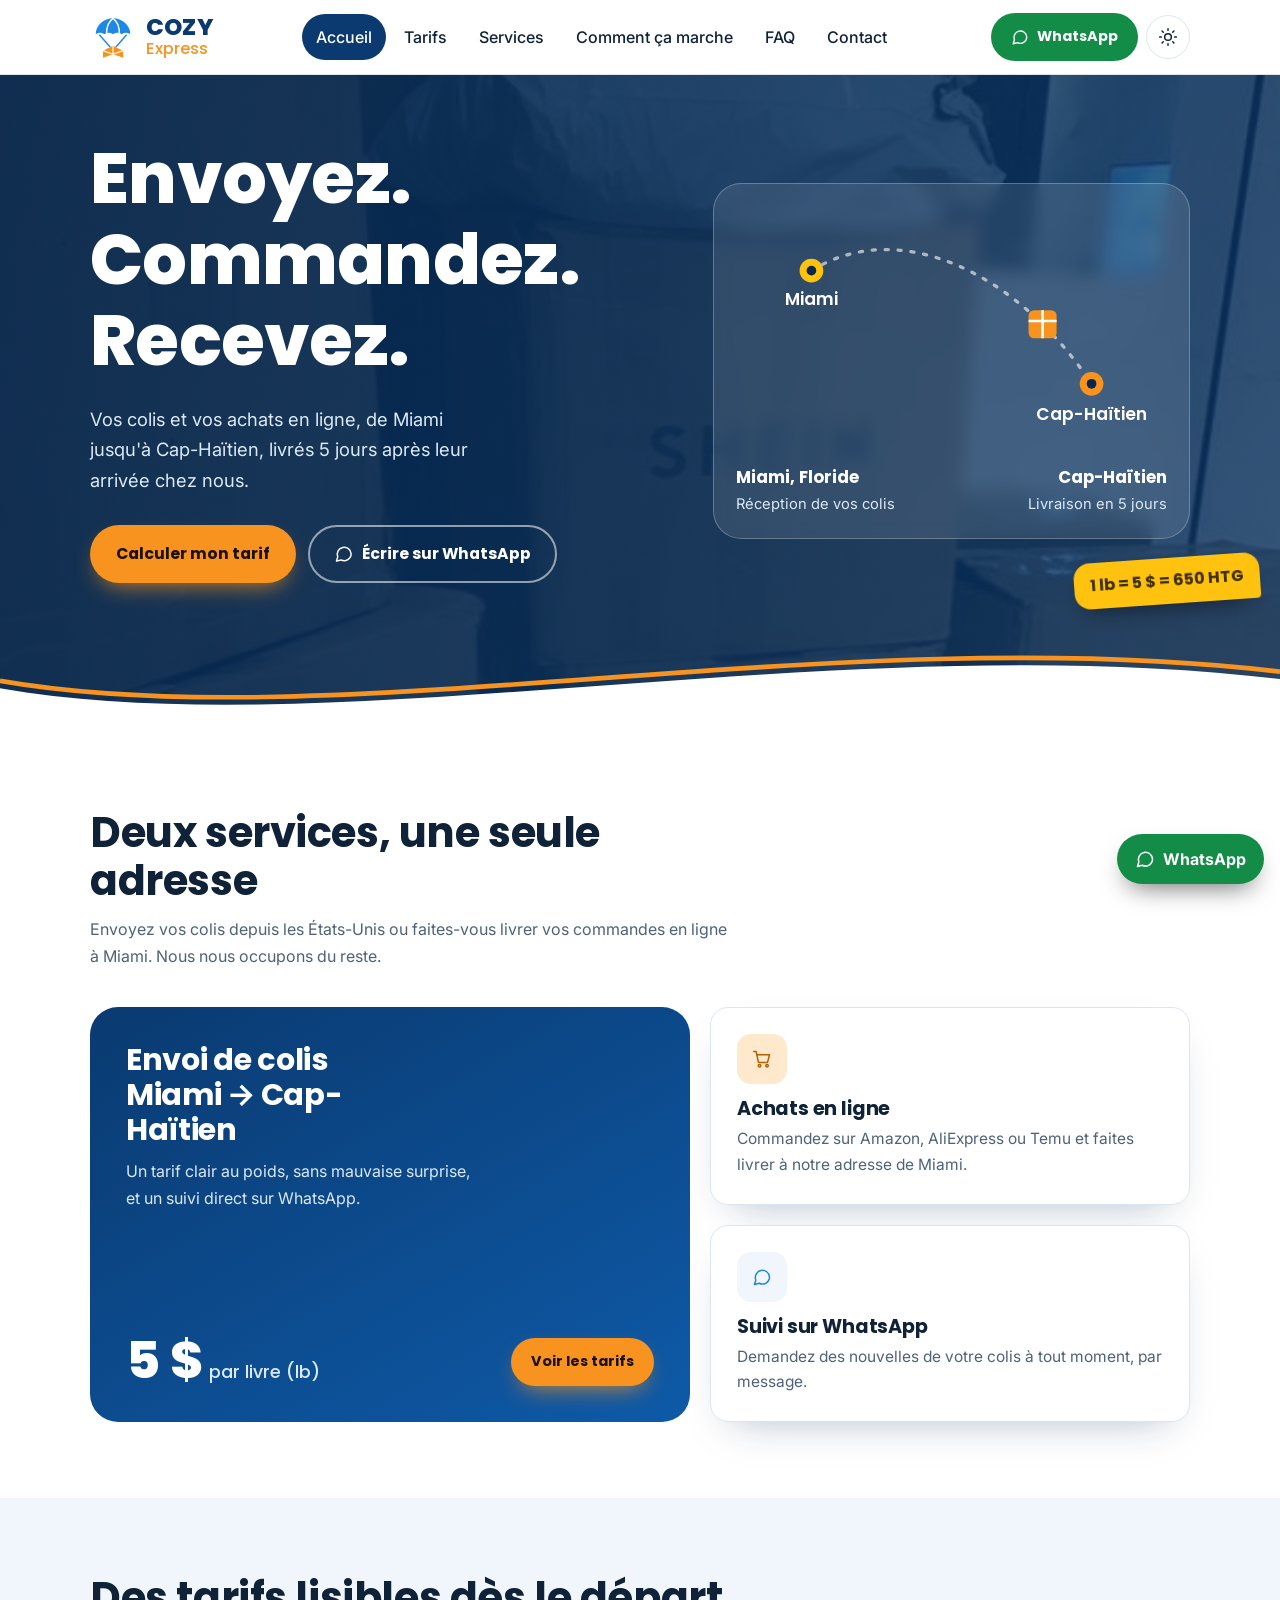
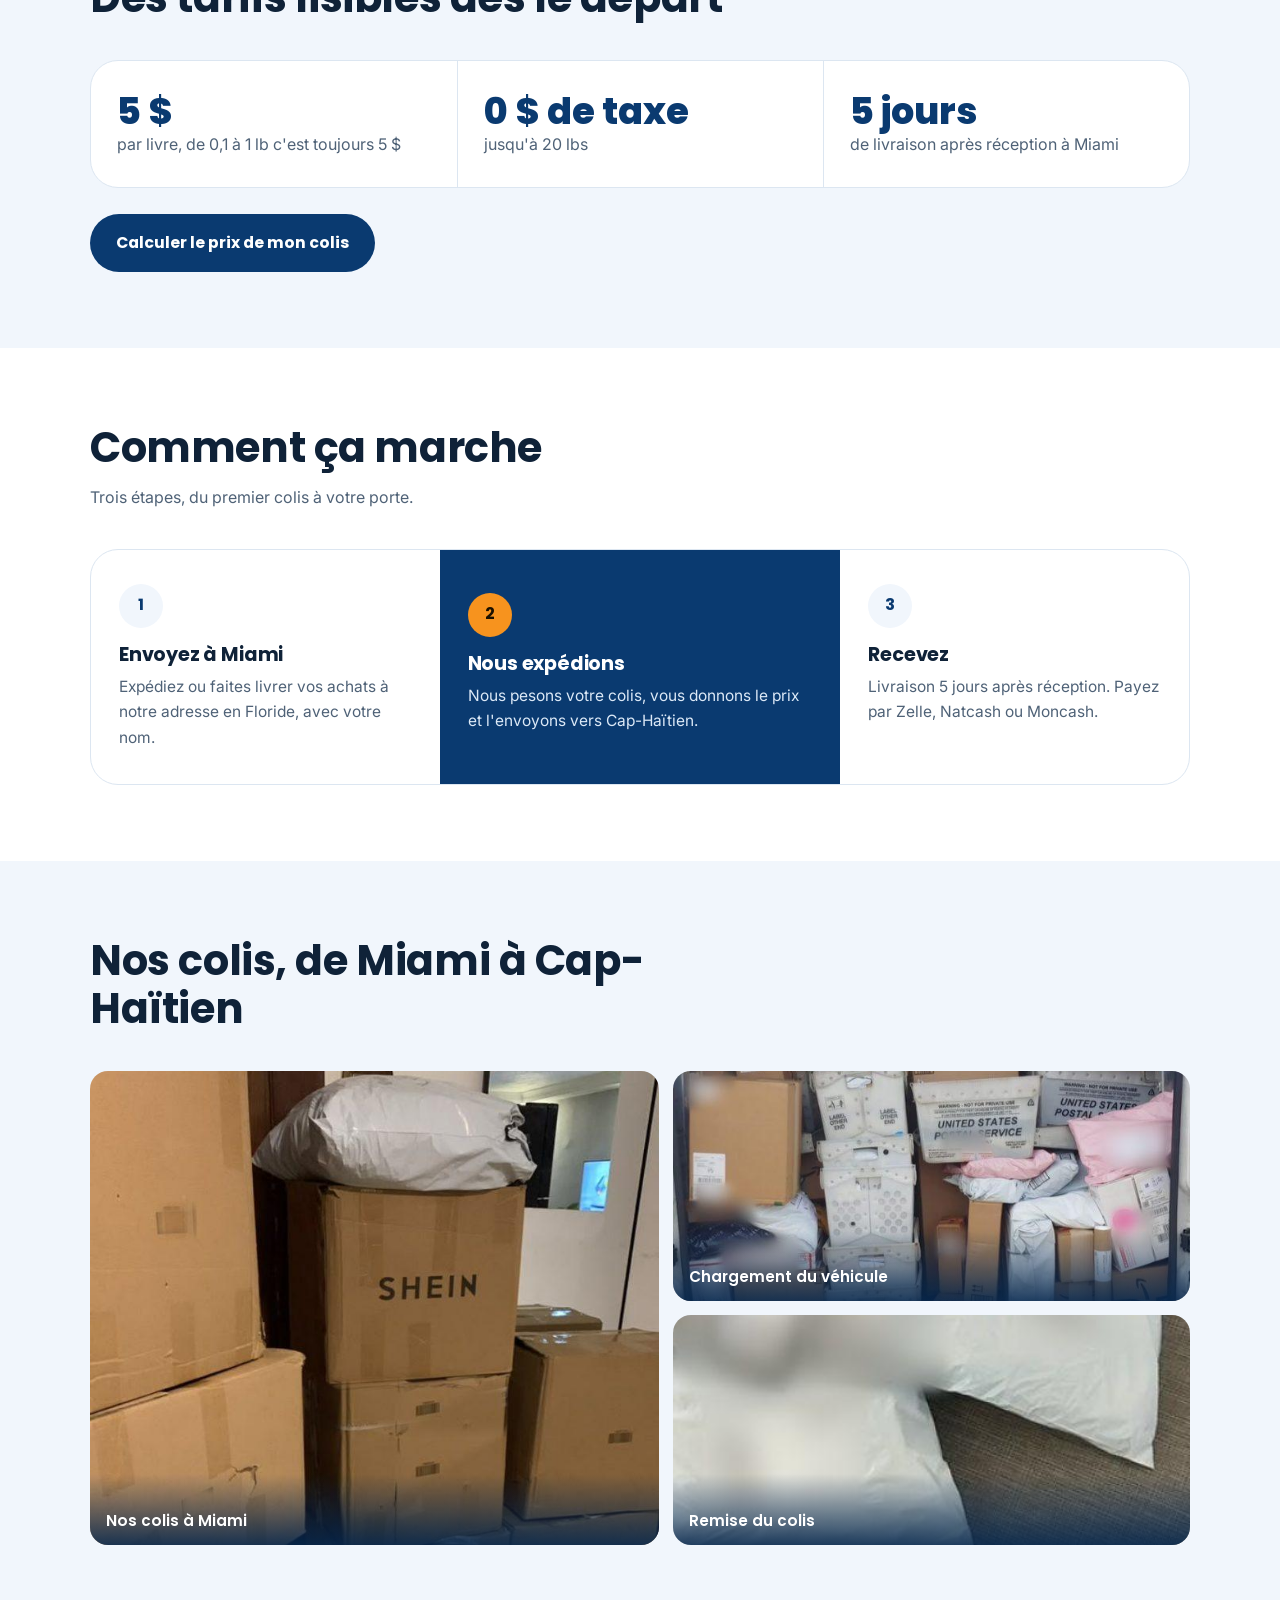
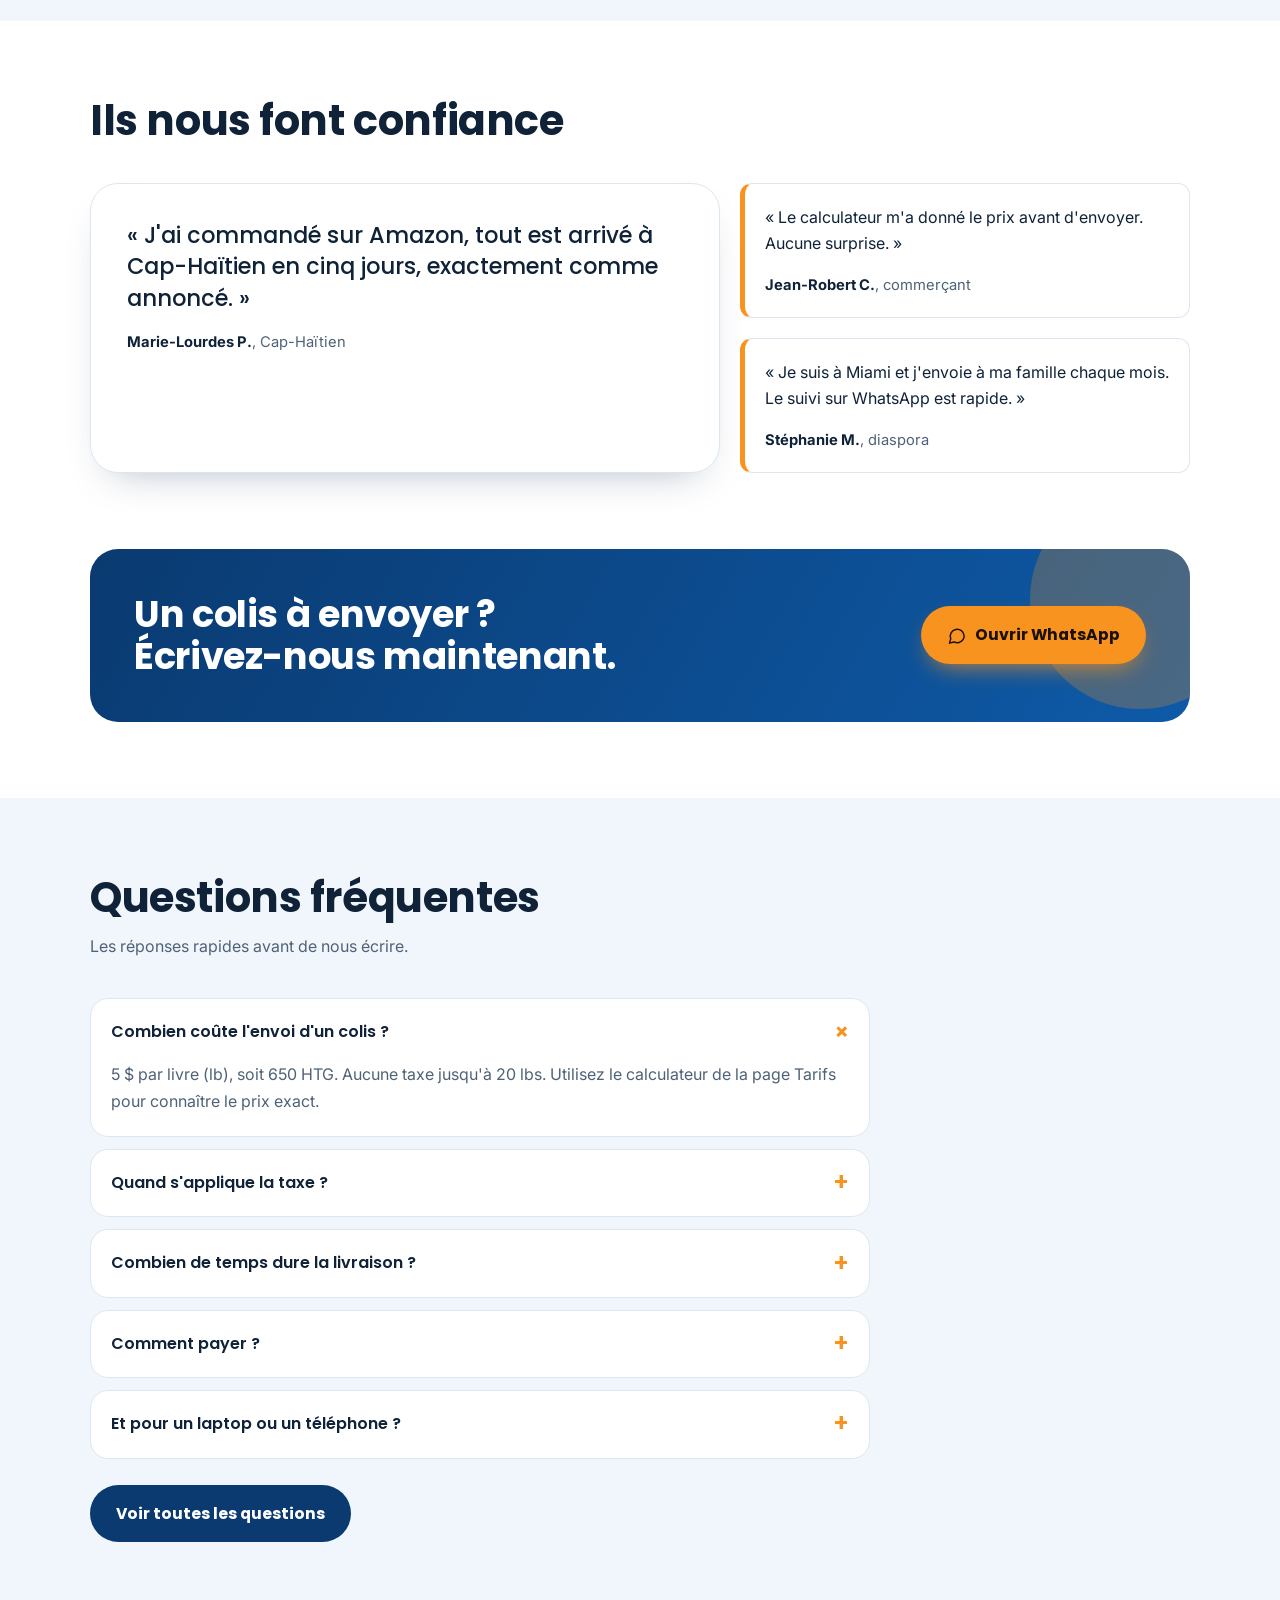
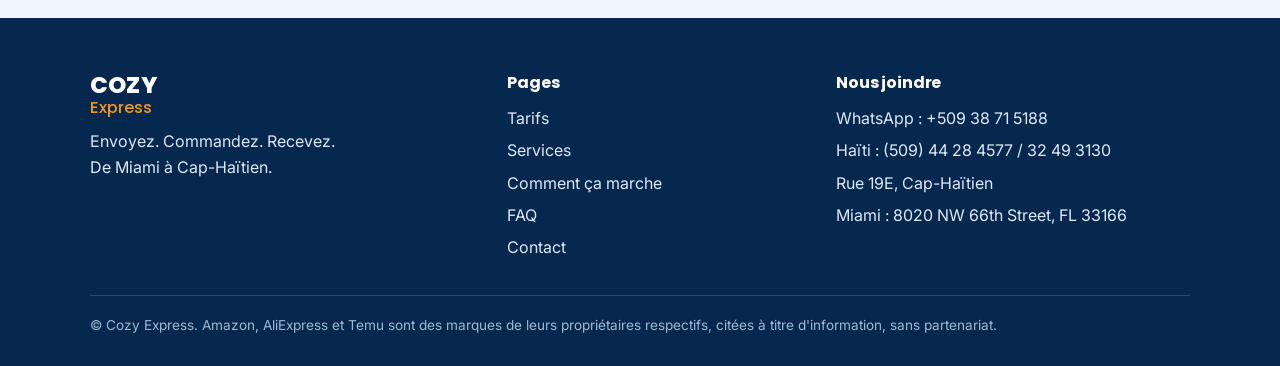
==== commit 19f07492: "URLs propres sans .html" ====
--- a/index.html
+++ b/index.html
@@ -5,14 +5,14 @@
 <meta name="viewport" content="width=device-width, initial-scale=1">
 <title>Cozy Express | Envoi de colis Miami – Cap-Haïtien et achats en ligne</title>
 <meta name="description" content="Envoyez vos colis de Miami vers Cap-Haïtien et recevez vos achats en ligne en 5 jours. 5 $ la livre, calculateur de tarif et suivi sur WhatsApp.">
-<link rel="canonical" href="https://VOTRE-SITE.netlify.app/index.html">
+<link rel="canonical" href="https://cozyshipping.vercel.app/">
 <meta property="og:type" content="website">
 <meta property="og:locale" content="fr_FR">
 <meta property="og:site_name" content="Cozy Express">
 <meta property="og:title" content="Cozy Express | Envoi de colis Miami – Cap-Haïtien et achats en ligne">
 <meta property="og:description" content="Envoyez vos colis de Miami vers Cap-Haïtien et recevez vos achats en ligne en 5 jours. 5 $ la livre, calculateur de tarif et suivi sur WhatsApp.">
-<meta property="og:url" content="https://VOTRE-SITE.netlify.app/index.html">
-<meta property="og:image" content="https://VOTRE-SITE.netlify.app/images/colis-miami.jpg">
+<meta property="og:url" content="https://cozyshipping.vercel.app/">
+<meta property="og:image" content="https://cozyshipping.vercel.app/images/colis-miami.jpg">
 <meta name="twitter:card" content="summary_large_image">
 <meta name="theme-color" content="#0A3A70">
 <link rel="icon" type="image/svg+xml" href="images/logo.svg">
@@ -40,7 +40,7 @@
 
 <header class="site-header">
   <div class="container nav">
-    <a class="brand" href="index.html" aria-label="Cozy Express, retour à l'accueil">
+    <a class="brand" href="./" aria-label="Cozy Express, retour à l'accueil">
       <!-- Logo provisoire (recréé d'après le flyer) -->
       <svg viewBox="0 0 64 64" aria-hidden="true">
         <path d="M8 28A24 22 0 0 1 56 28Q50 24 44 28Q38 24 32 28Q26 24 20 28Q14 24 8 28Z" fill="#1E88E5"/>
@@ -54,12 +54,12 @@
 
     <nav aria-label="Navigation principale">
       <ul class="nav-links" id="navLinks">
-        <li><a href="index.html" aria-current="page">Accueil</a></li>
-        <li><a href="pages/tarifs.html">Tarifs</a></li>
-        <li><a href="pages/services.html">Services</a></li>
-        <li><a href="pages/comment-ca-marche.html">Comment ça marche</a></li>
-        <li><a href="pages/faq.html">FAQ</a></li>
-        <li><a href="pages/contact.html">Contact</a></li>
+        <li><a href="./" aria-current="page">Accueil</a></li>
+        <li><a href="pages/tarifs">Tarifs</a></li>
+        <li><a href="pages/services">Services</a></li>
+        <li><a href="pages/comment-ca-marche">Comment ça marche</a></li>
+        <li><a href="pages/faq">FAQ</a></li>
+        <li><a href="pages/contact">Contact</a></li>
       </ul>
     </nav>
 
@@ -81,7 +81,7 @@
         <h1><span>Envoyez.</span><span>Commandez.</span><span>Recevez.</span></h1>
         <p class="lead">Vos colis et vos achats en ligne, de Miami jusqu'à Cap-Haïtien, livrés 5 jours après leur arrivée chez nous.</p>
         <div class="hero-cta">
-          <a class="btn btn-orange" href="pages/tarifs.html">Calculer mon tarif</a>
+          <a class="btn btn-orange" href="pages/tarifs">Calculer mon tarif</a>
           <a class="btn btn-ghost" data-wa="Bonjour Cozy Express, je voudrais envoyer un colis vers Cap-Haïtien." href="https://wa.me/50938715188?text=Bonjour%20Cozy%20Express%2C%20je%20voudrais%20envoyer%20un%20colis%20vers%20Cap-Ha%C3%AFtien." target="_blank" rel="noopener"><svg class="icon"><use href="#i-chat"/></svg>Écrire sur WhatsApp</a>
         </div>
       </div>
@@ -127,7 +127,7 @@
           </div>
           <div style="display:flex;justify-content:space-between;align-items:flex-end;flex-wrap:wrap;gap:16px">
             <div class="big">5 $<small> par livre (lb)</small></div>
-            <a class="btn btn-orange btn-sm" href="pages/tarifs.html">Voir les tarifs</a>
+            <a class="btn btn-orange btn-sm" href="pages/tarifs">Voir les tarifs</a>
           </div>
         </div>
         <div class="svc-side">
@@ -154,7 +154,7 @@
         <div class="fact"><b>0 $ de taxe</b><span>jusqu'à 20 lbs</span></div>
         <div class="fact"><b>5 jours</b><span>de livraison après réception à Miami</span></div>
       </div>
-      <div style="margin-top:26px"><a class="btn btn-navy" href="pages/tarifs.html">Calculer le prix de mon colis</a></div>
+      <div style="margin-top:26px"><a class="btn btn-navy" href="pages/tarifs">Calculer le prix de mon colis</a></div>
     </div>
   </section>
 
@@ -215,7 +215,7 @@
         <details><summary>Comment payer ?</summary><p>Par Zelle, Natcash ou Moncash. Écrivez-nous sur WhatsApp pour recevoir les informations de paiement.</p></details>
         <details><summary>Et pour un laptop ou un téléphone ?</summary><p>Les laptops, téléphones et objets fragiles ne sont pas comptés au poids. Le prix dépend de la valeur du produit : envoyez-nous un message pour l'obtenir.</p></details>
       </div>
-      <div style="margin-top:26px"><a class="btn btn-navy" href="pages/faq.html">Voir toutes les questions</a></div>
+      <div style="margin-top:26px"><a class="btn btn-navy" href="pages/faq">Voir toutes les questions</a></div>
     </div>
   </section>
 </section>
@@ -231,11 +231,11 @@
       <div>
         <h4>Pages</h4>
         <ul>
-          <li><a class="fl" href="pages/tarifs.html">Tarifs</a></li>
-          <li><a class="fl" href="pages/services.html">Services</a></li>
-          <li><a class="fl" href="pages/comment-ca-marche.html">Comment ça marche</a></li>
-          <li><a class="fl" href="pages/faq.html">FAQ</a></li>
-          <li><a class="fl" href="pages/contact.html">Contact</a></li>
+          <li><a class="fl" href="pages/tarifs">Tarifs</a></li>
+          <li><a class="fl" href="pages/services">Services</a></li>
+          <li><a class="fl" href="pages/comment-ca-marche">Comment ça marche</a></li>
+          <li><a class="fl" href="pages/faq">FAQ</a></li>
+          <li><a class="fl" href="pages/contact">Contact</a></li>
         </ul>
       </div>
       <div>
--- a/css/style.css
+++ b/css/style.css
@@ -235,8 +235,7 @@
 .wa-float{position:fixed;right:16px;bottom:16px;z-index:70;background:var(--wa);color:#fff;border-radius:999px;padding:12px 18px;display:flex;gap:8px;align-items:center;text-decoration:none;font-weight:700;box-shadow:0 12px 26px -10px rgba(0,0,0,.6)}
 
 /* Pages */
-.page{display:none}
-.page.active{display:block}
+.page{display:block}
 
 /* Responsive */
 @media (max-width:940px){
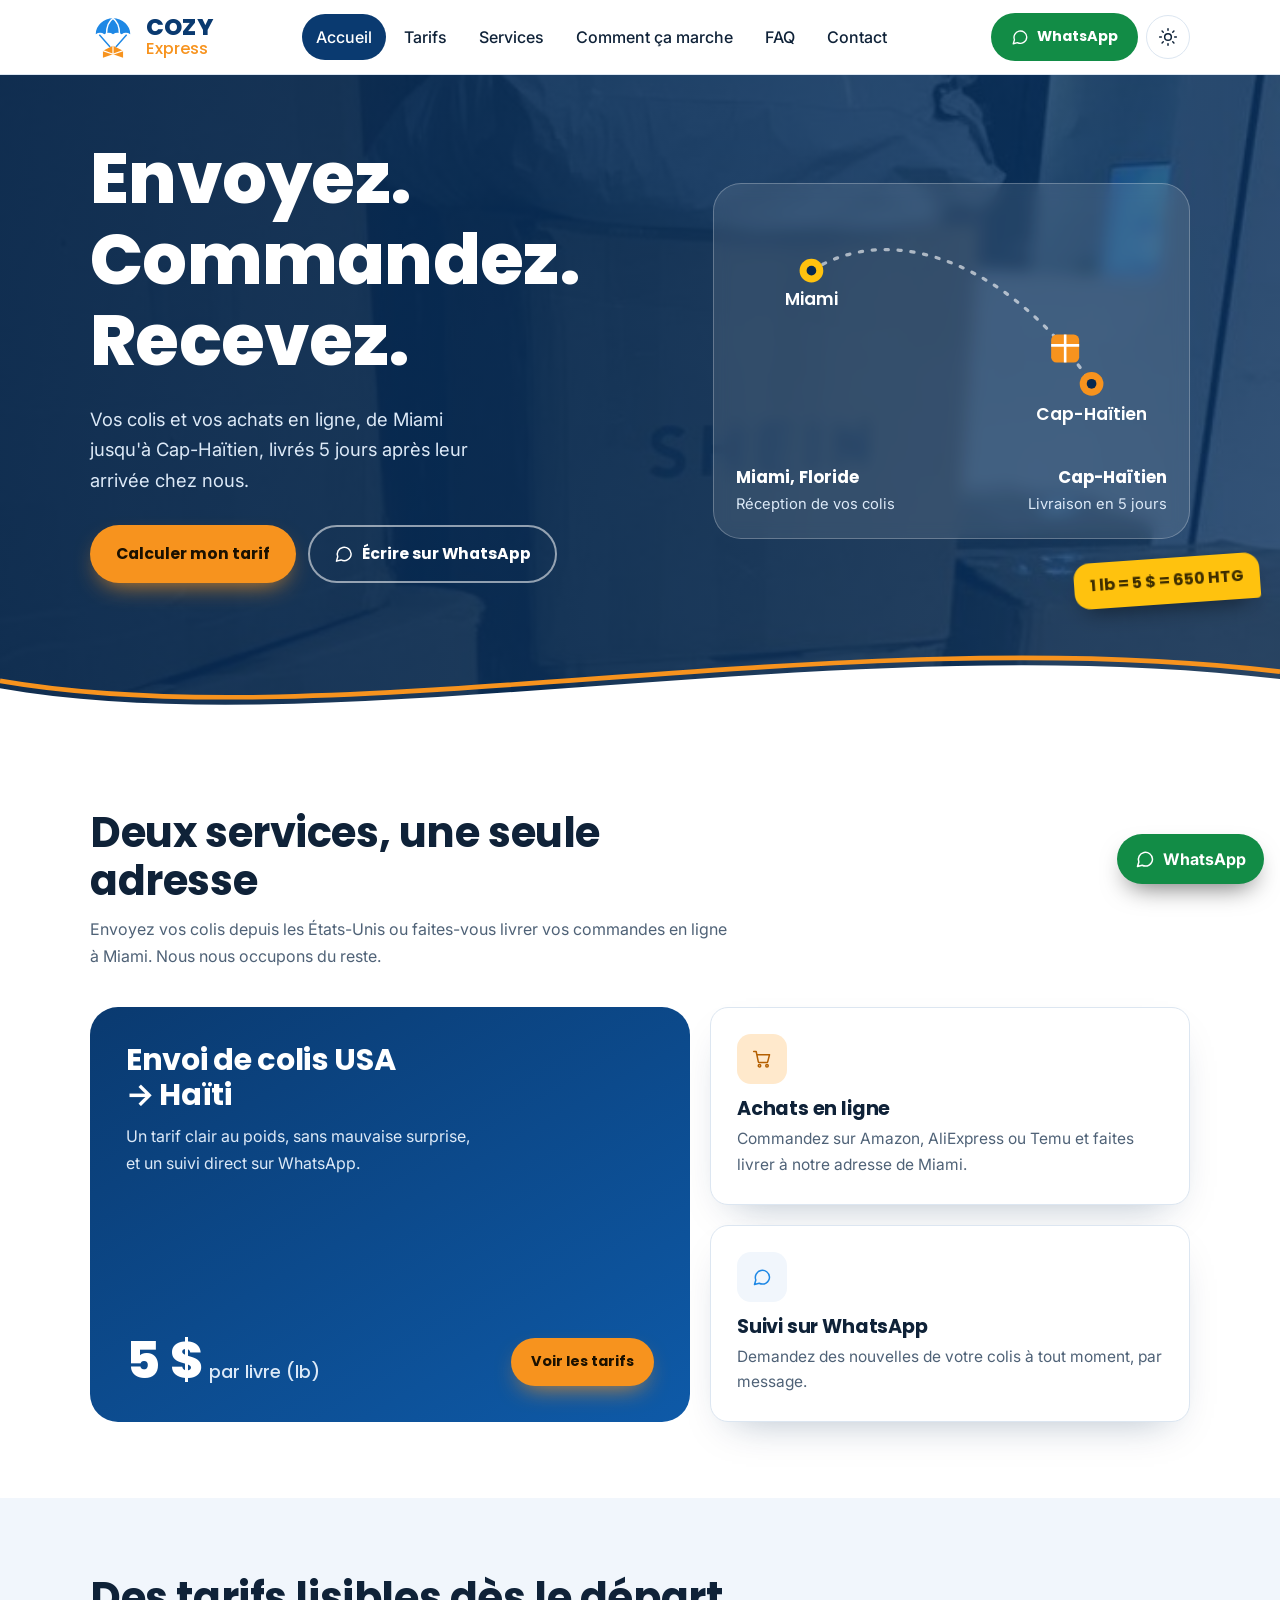
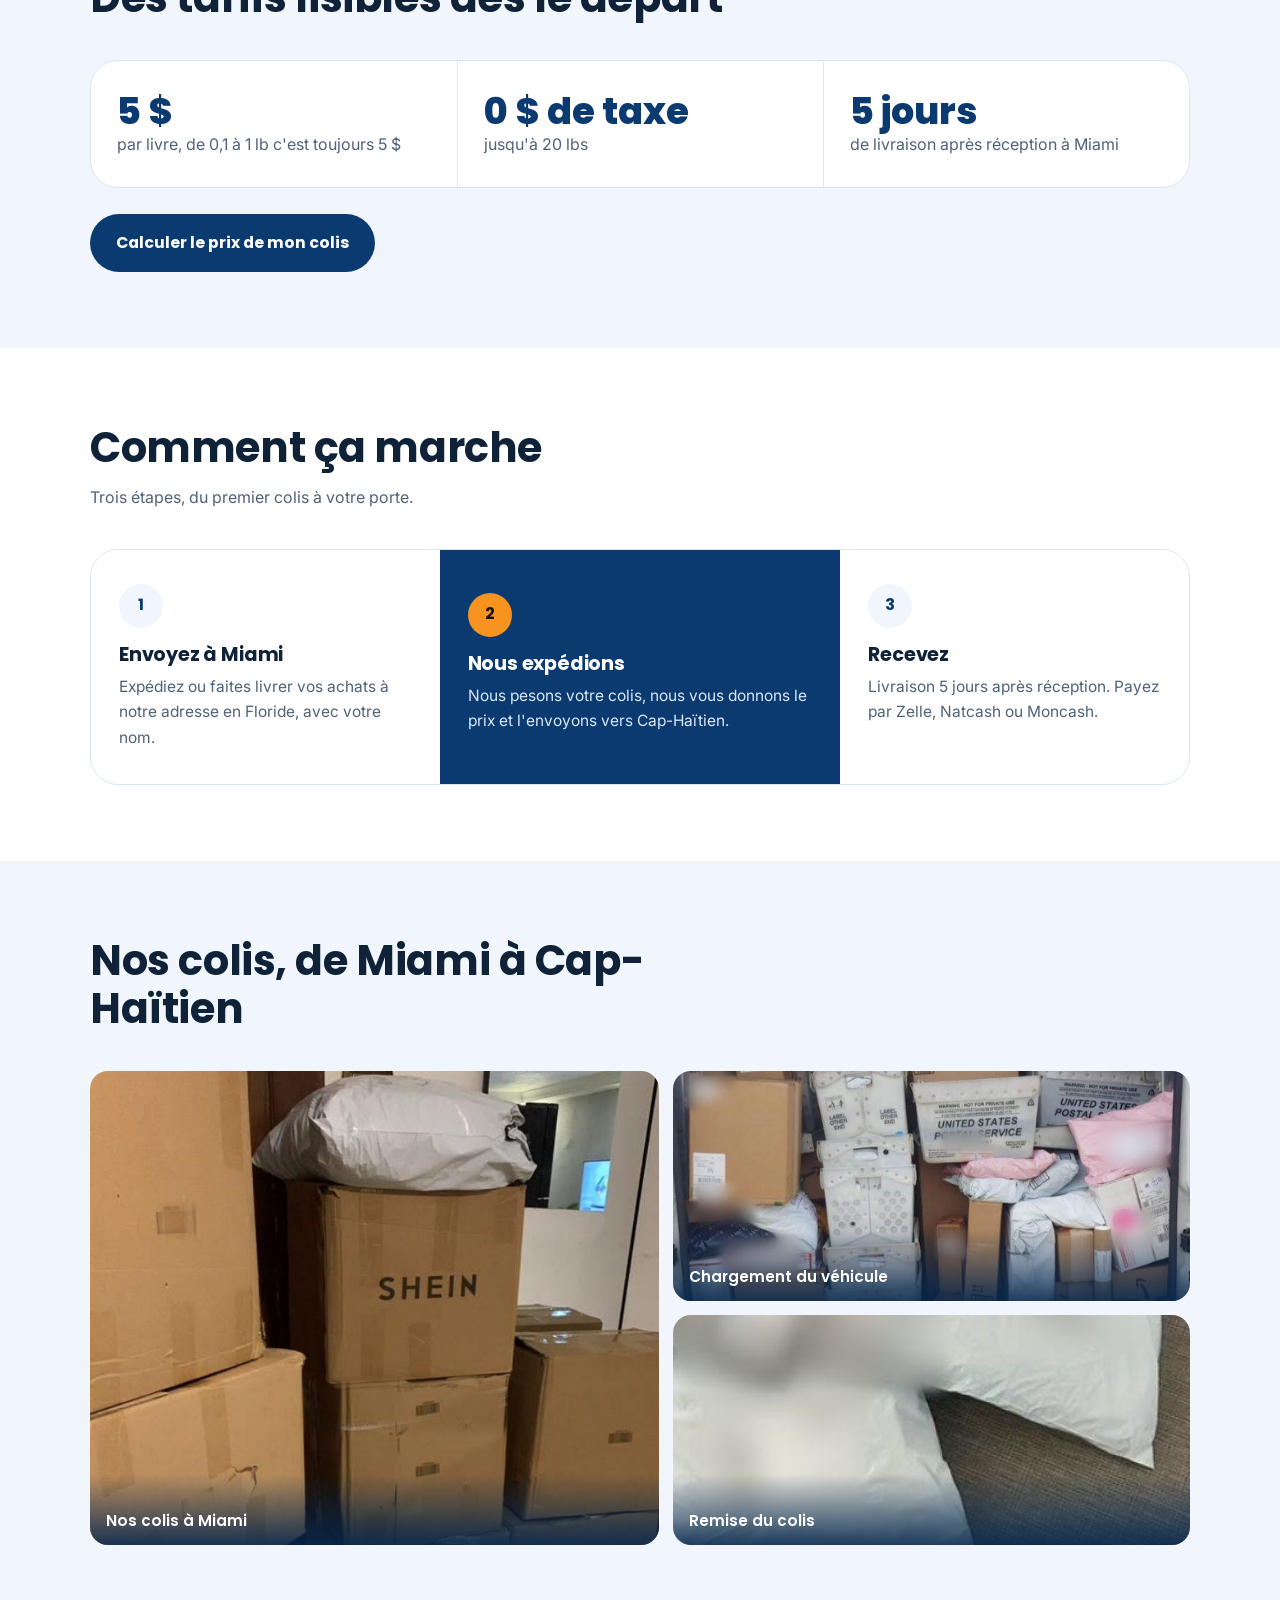
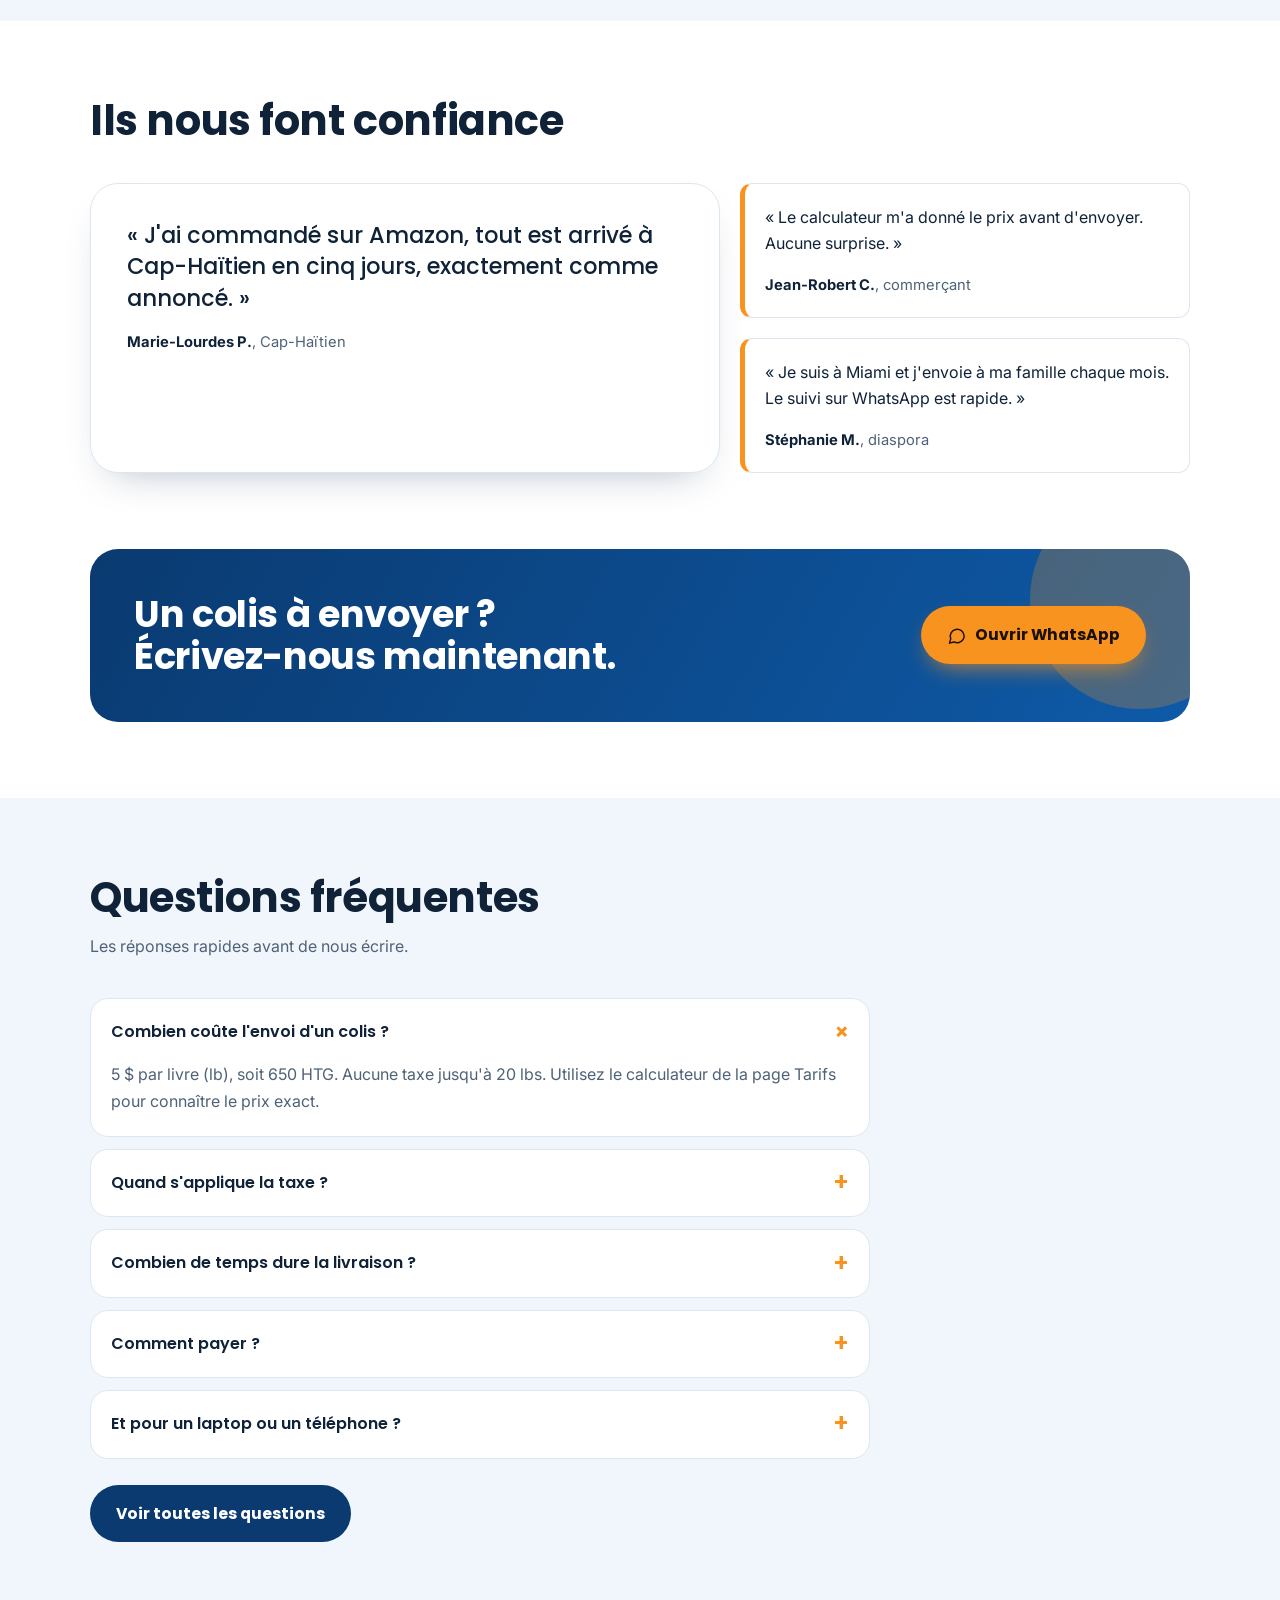
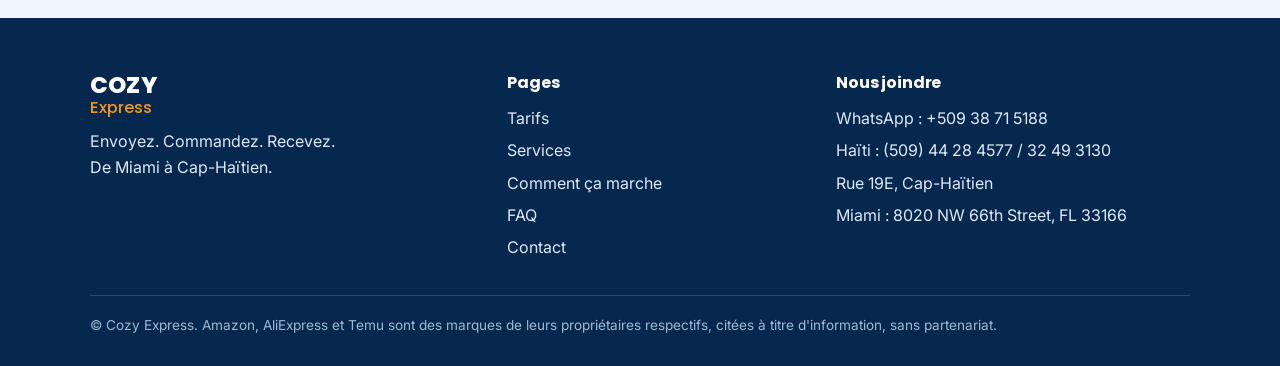
==== commit d9760b69: "arranger une phrase" ====
--- a/index.html
+++ b/index.html
@@ -122,7 +122,7 @@
       <div class="svc-grid">
         <div class="svc-main">
           <div>
-            <h3>Envoi de colis Miami → Cap-Haïtien</h3>
+            <h3>Envoi de colis USA → Haïti</h3>
             <p>Un tarif clair au poids, sans mauvaise surprise, et un suivi direct sur WhatsApp.</p>
           </div>
           <div style="display:flex;justify-content:space-between;align-items:flex-end;flex-wrap:wrap;gap:16px">
@@ -163,7 +163,7 @@
       <div class="section-head"><h2>Comment ça marche</h2><p>Trois étapes, du premier colis à votre porte.</p></div>
       <div class="steps">
         <div class="step"><div class="n">1</div><h3>Envoyez à Miami</h3><p>Expédiez ou faites livrer vos achats à notre adresse en Floride, avec votre nom.</p></div>
-        <div class="step focus"><div class="n">2</div><h3>Nous expédions</h3><p>Nous pesons votre colis, vous donnons le prix et l'envoyons vers Cap-Haïtien.</p></div>
+        <div class="step focus"><div class="n">2</div><h3>Nous expédions</h3><p>Nous pesons votre colis, nous vous donnons le prix et l'envoyons vers Cap-Haïtien.</p></div>
         <div class="step"><div class="n">3</div><h3>Recevez</h3><p>Livraison 5 jours après réception. Payez par Zelle, Natcash ou Moncash.</p></div>
       </div>
     </div>
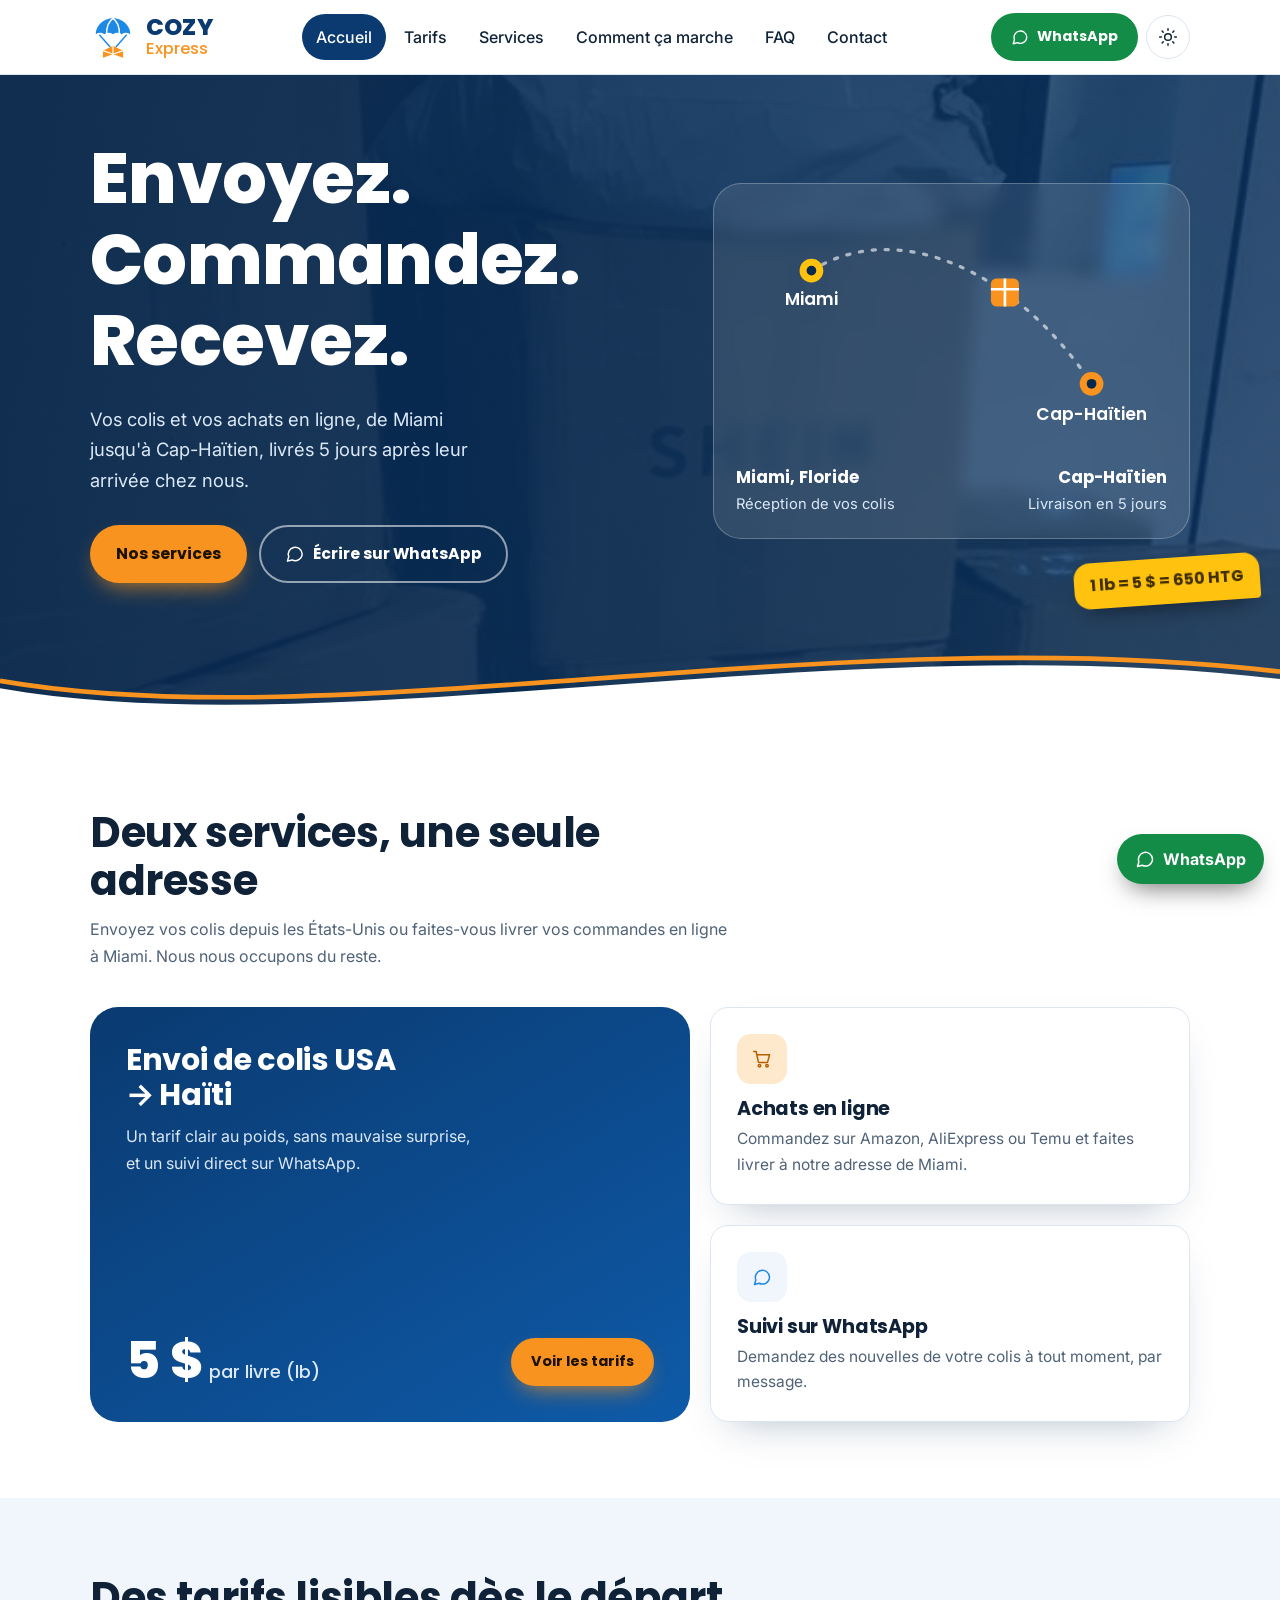
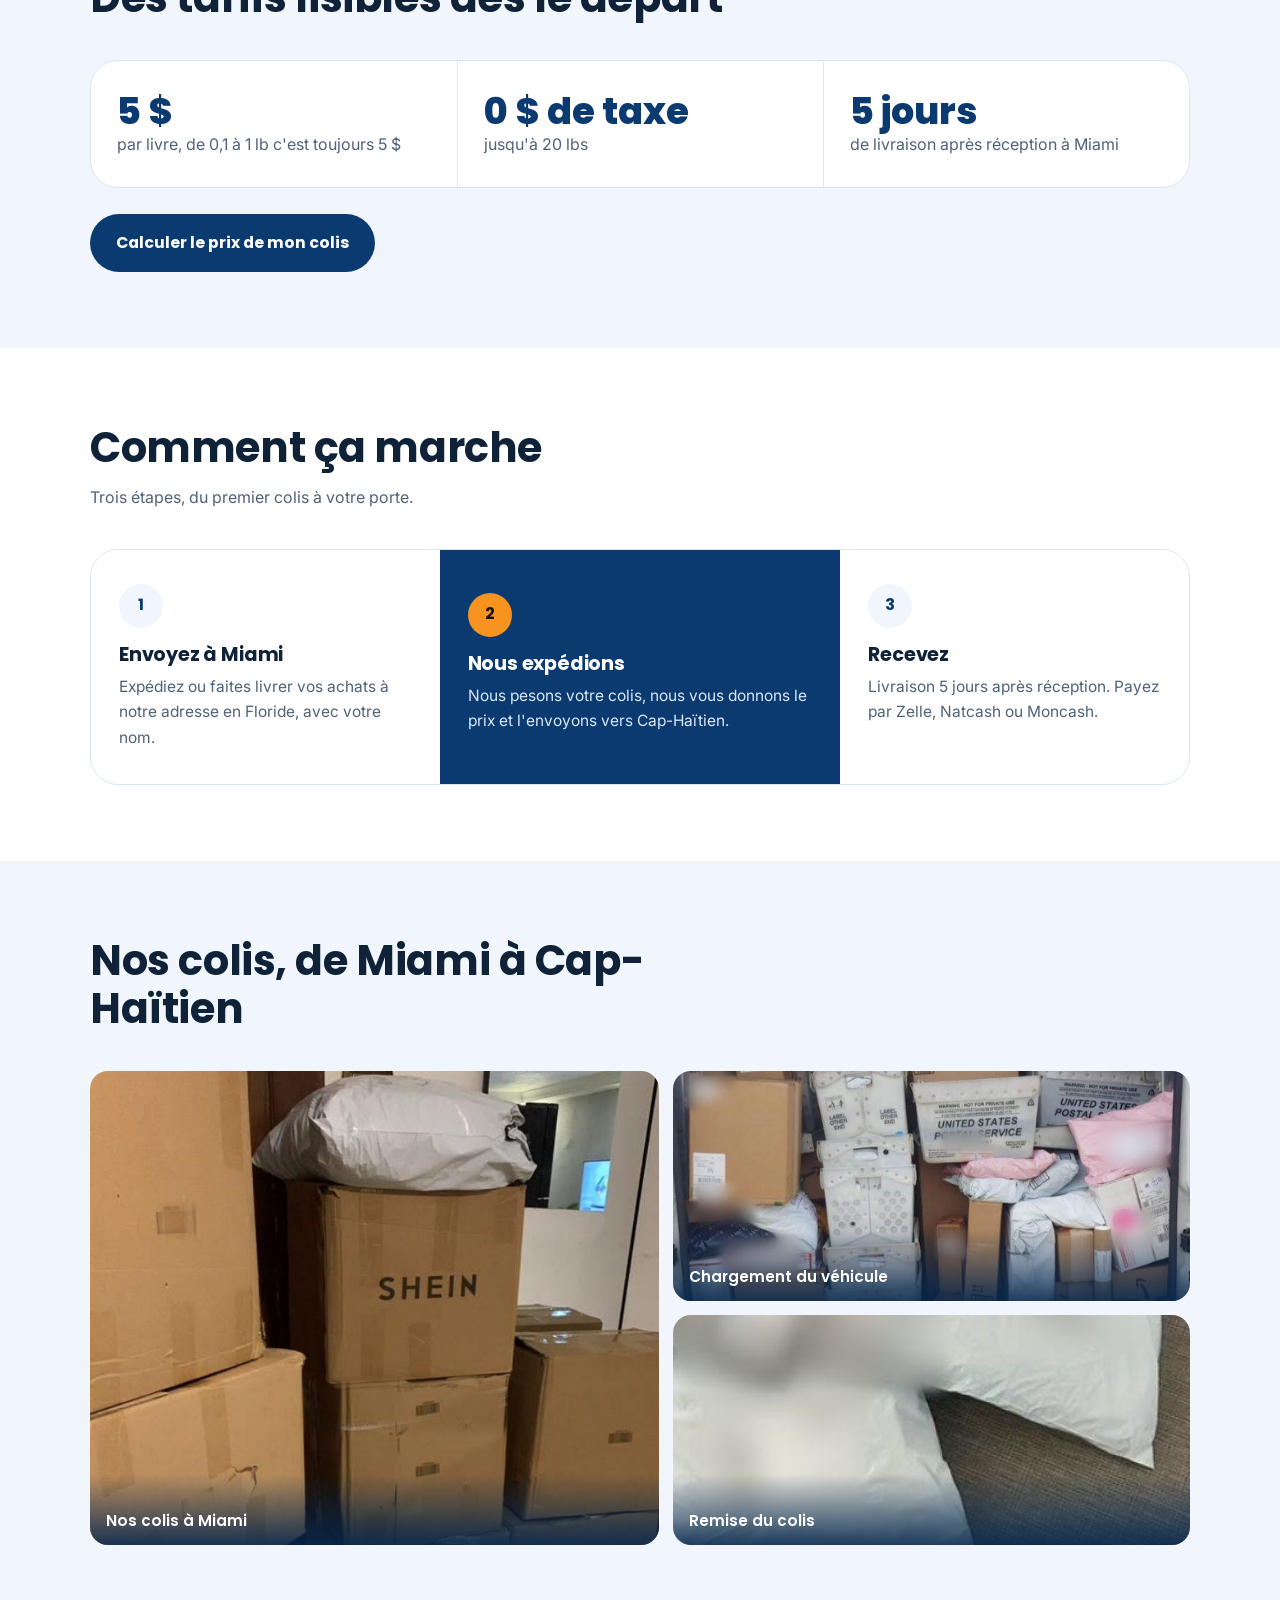
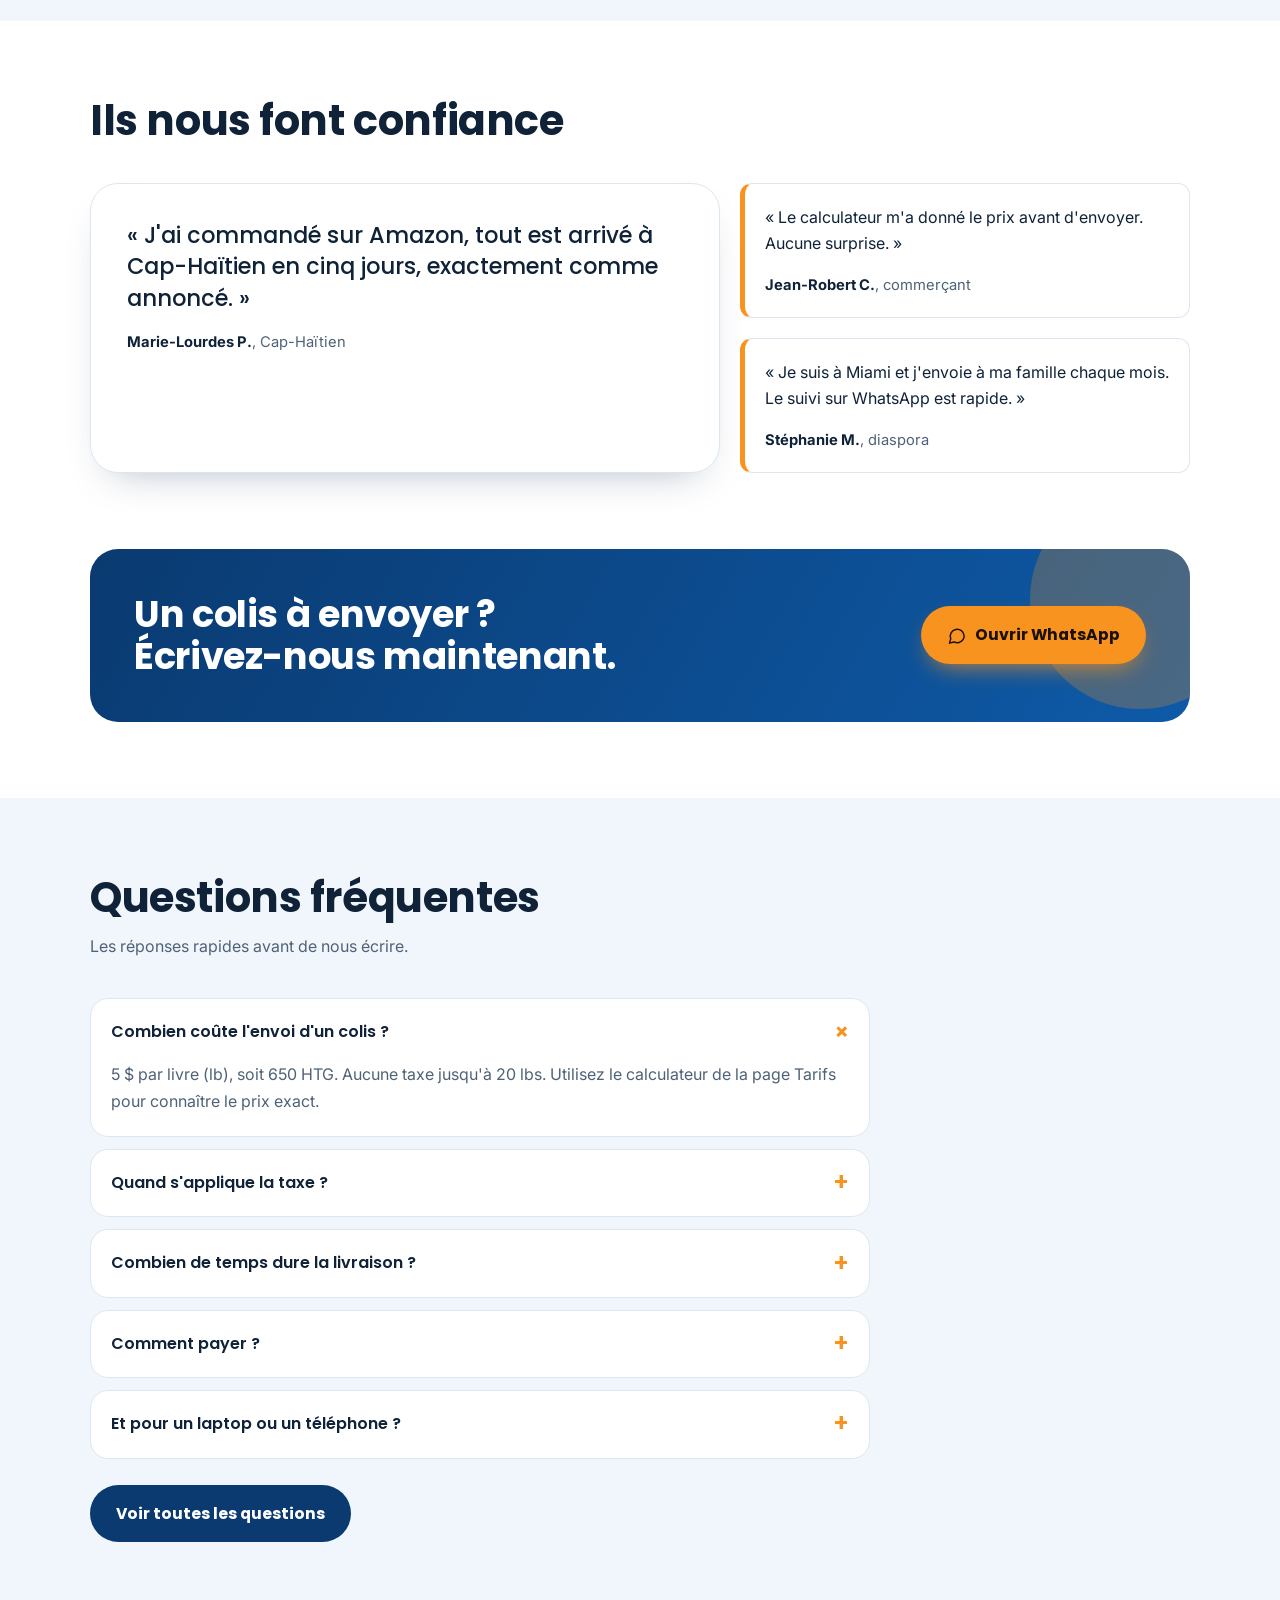
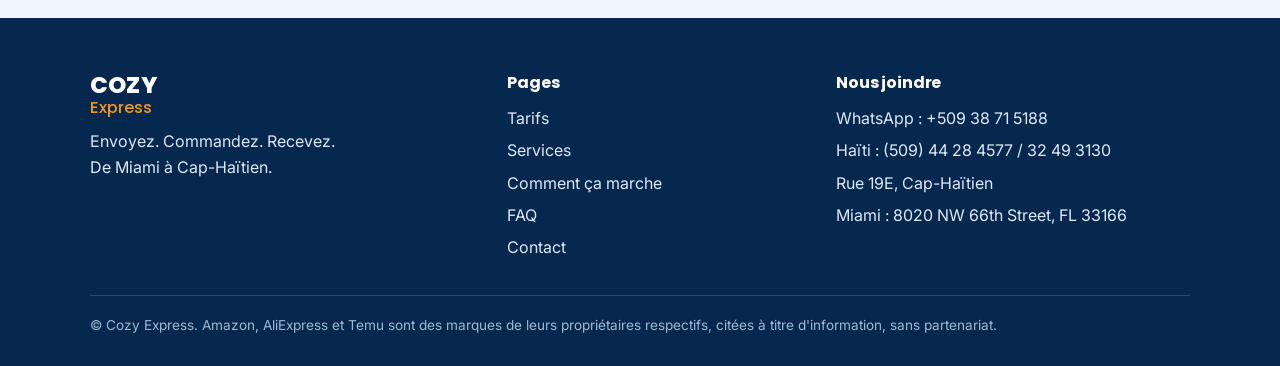
==== commit aa8d22d2: "changer un bouton" ====
--- a/index.html
+++ b/index.html
@@ -81,7 +81,7 @@
         <h1><span>Envoyez.</span><span>Commandez.</span><span>Recevez.</span></h1>
         <p class="lead">Vos colis et vos achats en ligne, de Miami jusqu'à Cap-Haïtien, livrés 5 jours après leur arrivée chez nous.</p>
         <div class="hero-cta">
-          <a class="btn btn-orange" href="pages/tarifs">Calculer mon tarif</a>
+          <a class="btn btn-orange" href="pages/services">Nos services</a>
           <a class="btn btn-ghost" data-wa="Bonjour Cozy Express, je voudrais envoyer un colis vers Cap-Haïtien." href="https://wa.me/50938715188?text=Bonjour%20Cozy%20Express%2C%20je%20voudrais%20envoyer%20un%20colis%20vers%20Cap-Ha%C3%AFtien." target="_blank" rel="noopener"><svg class="icon"><use href="#i-chat"/></svg>Écrire sur WhatsApp</a>
         </div>
       </div>
